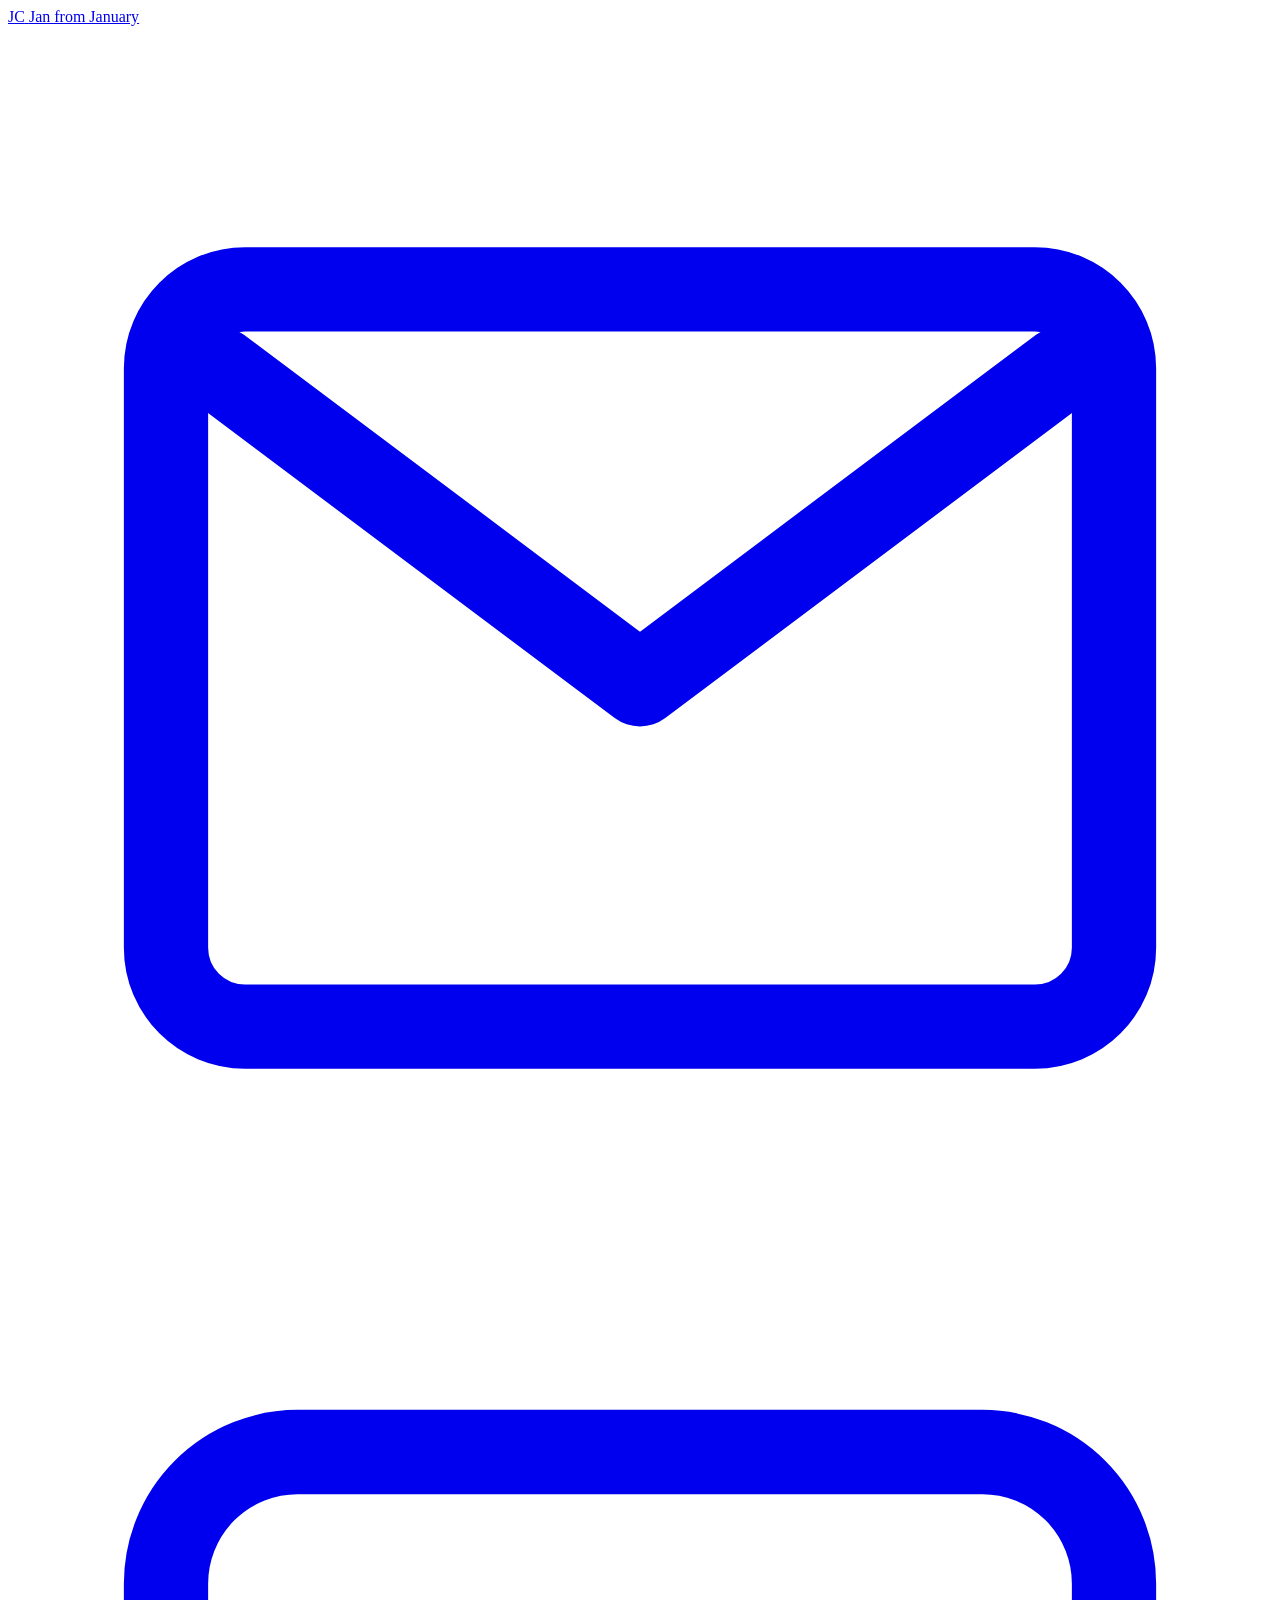
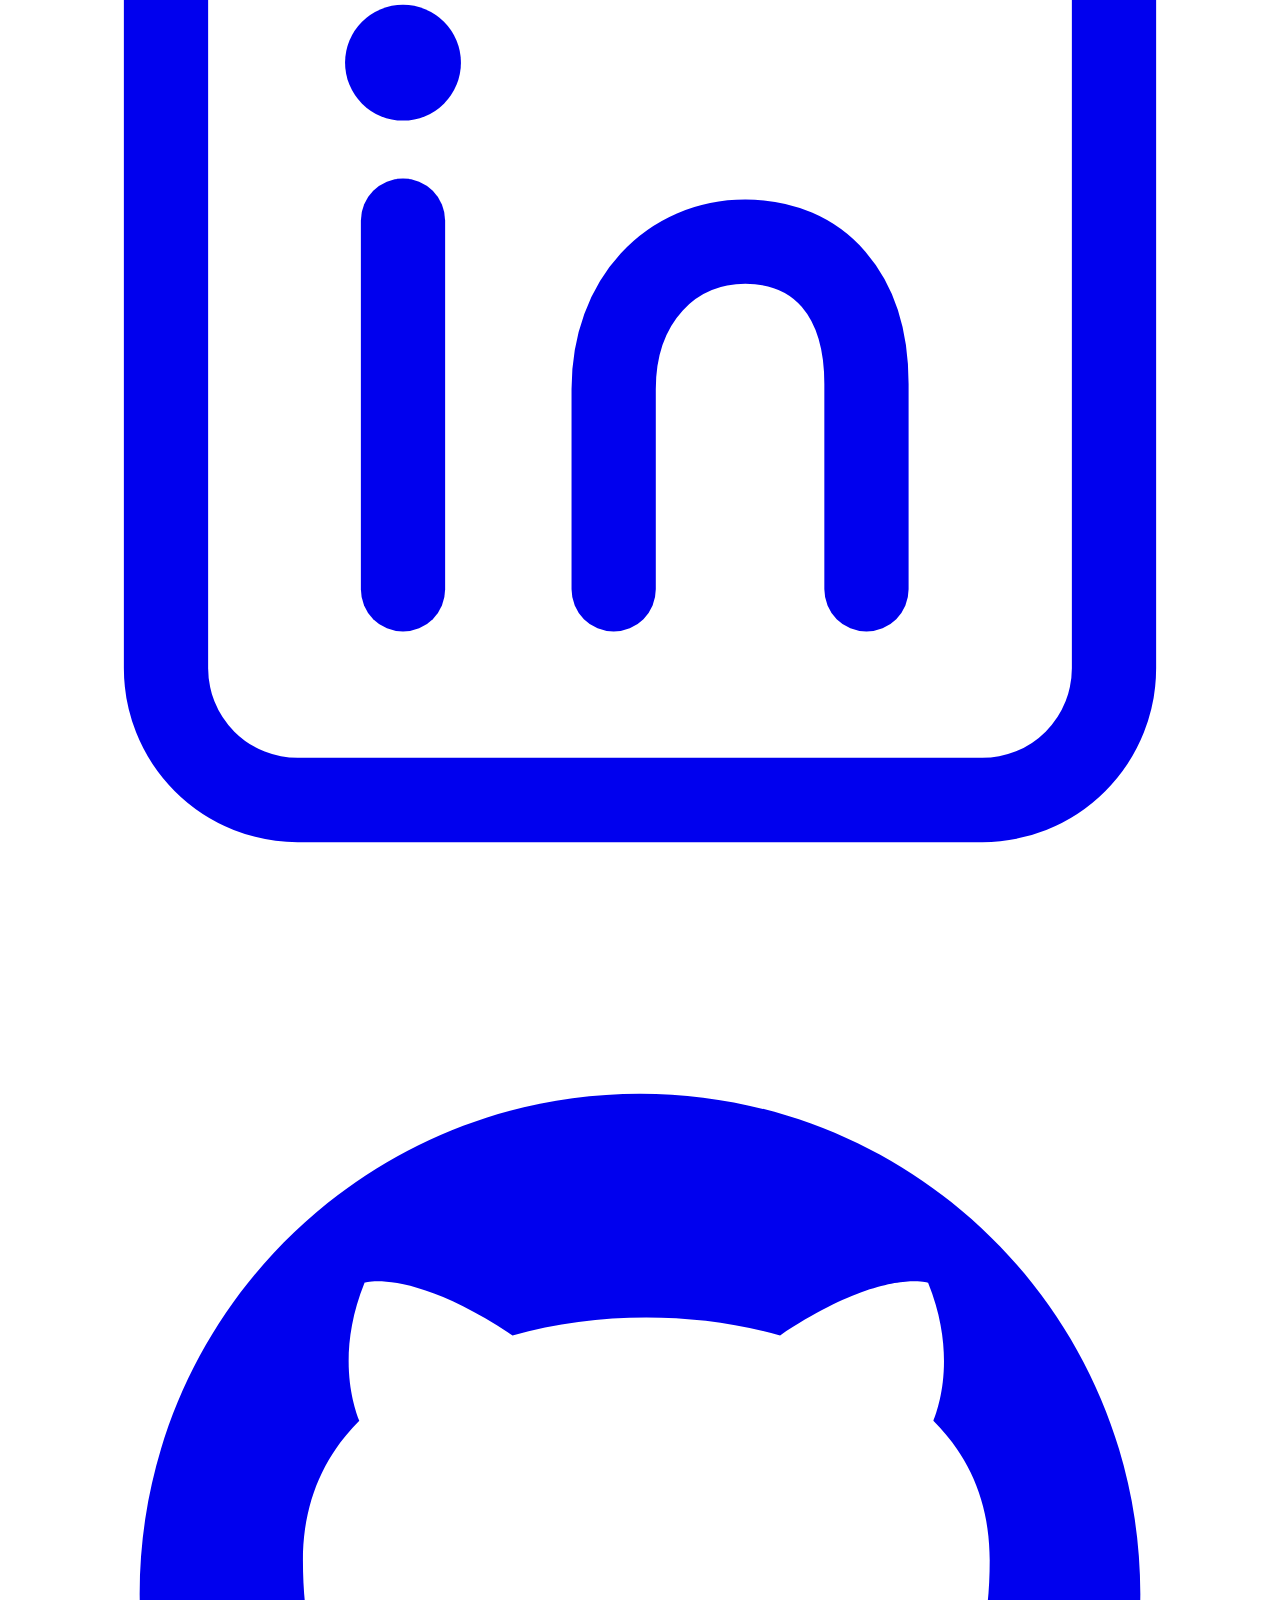
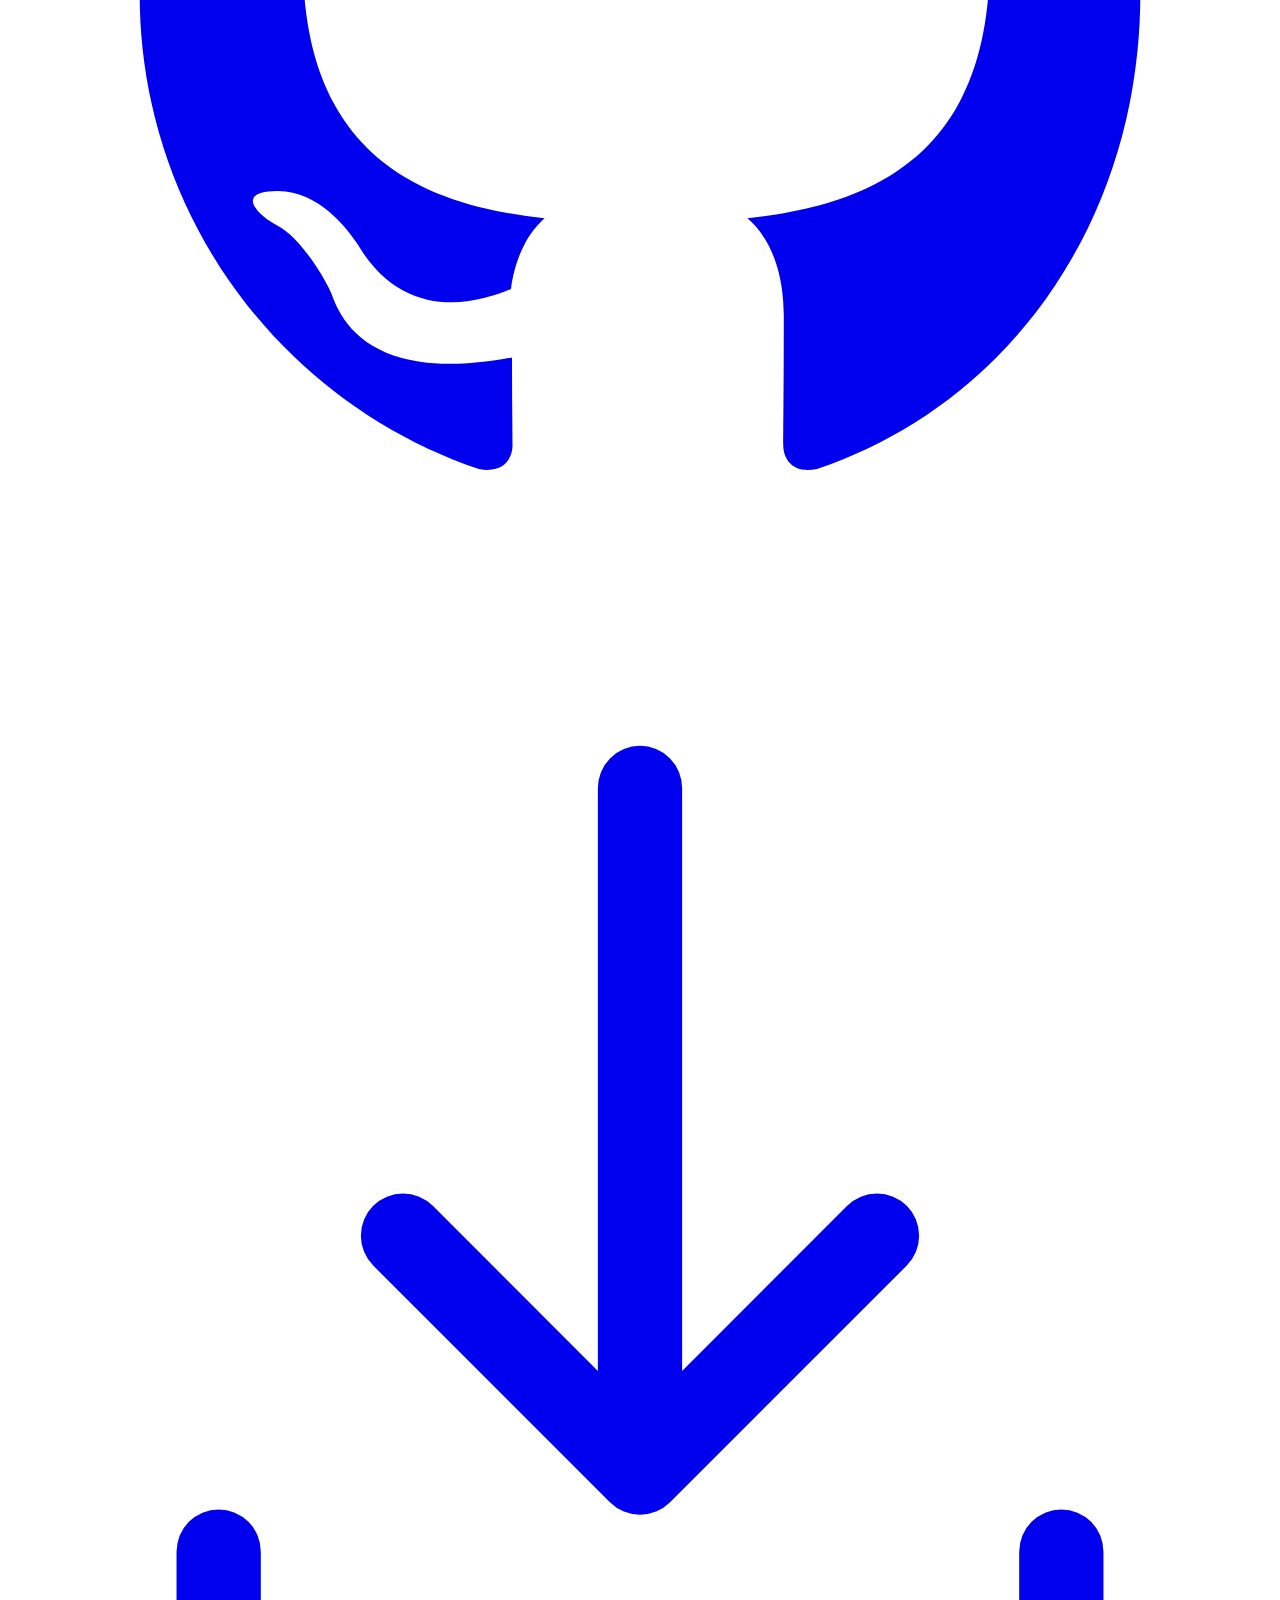
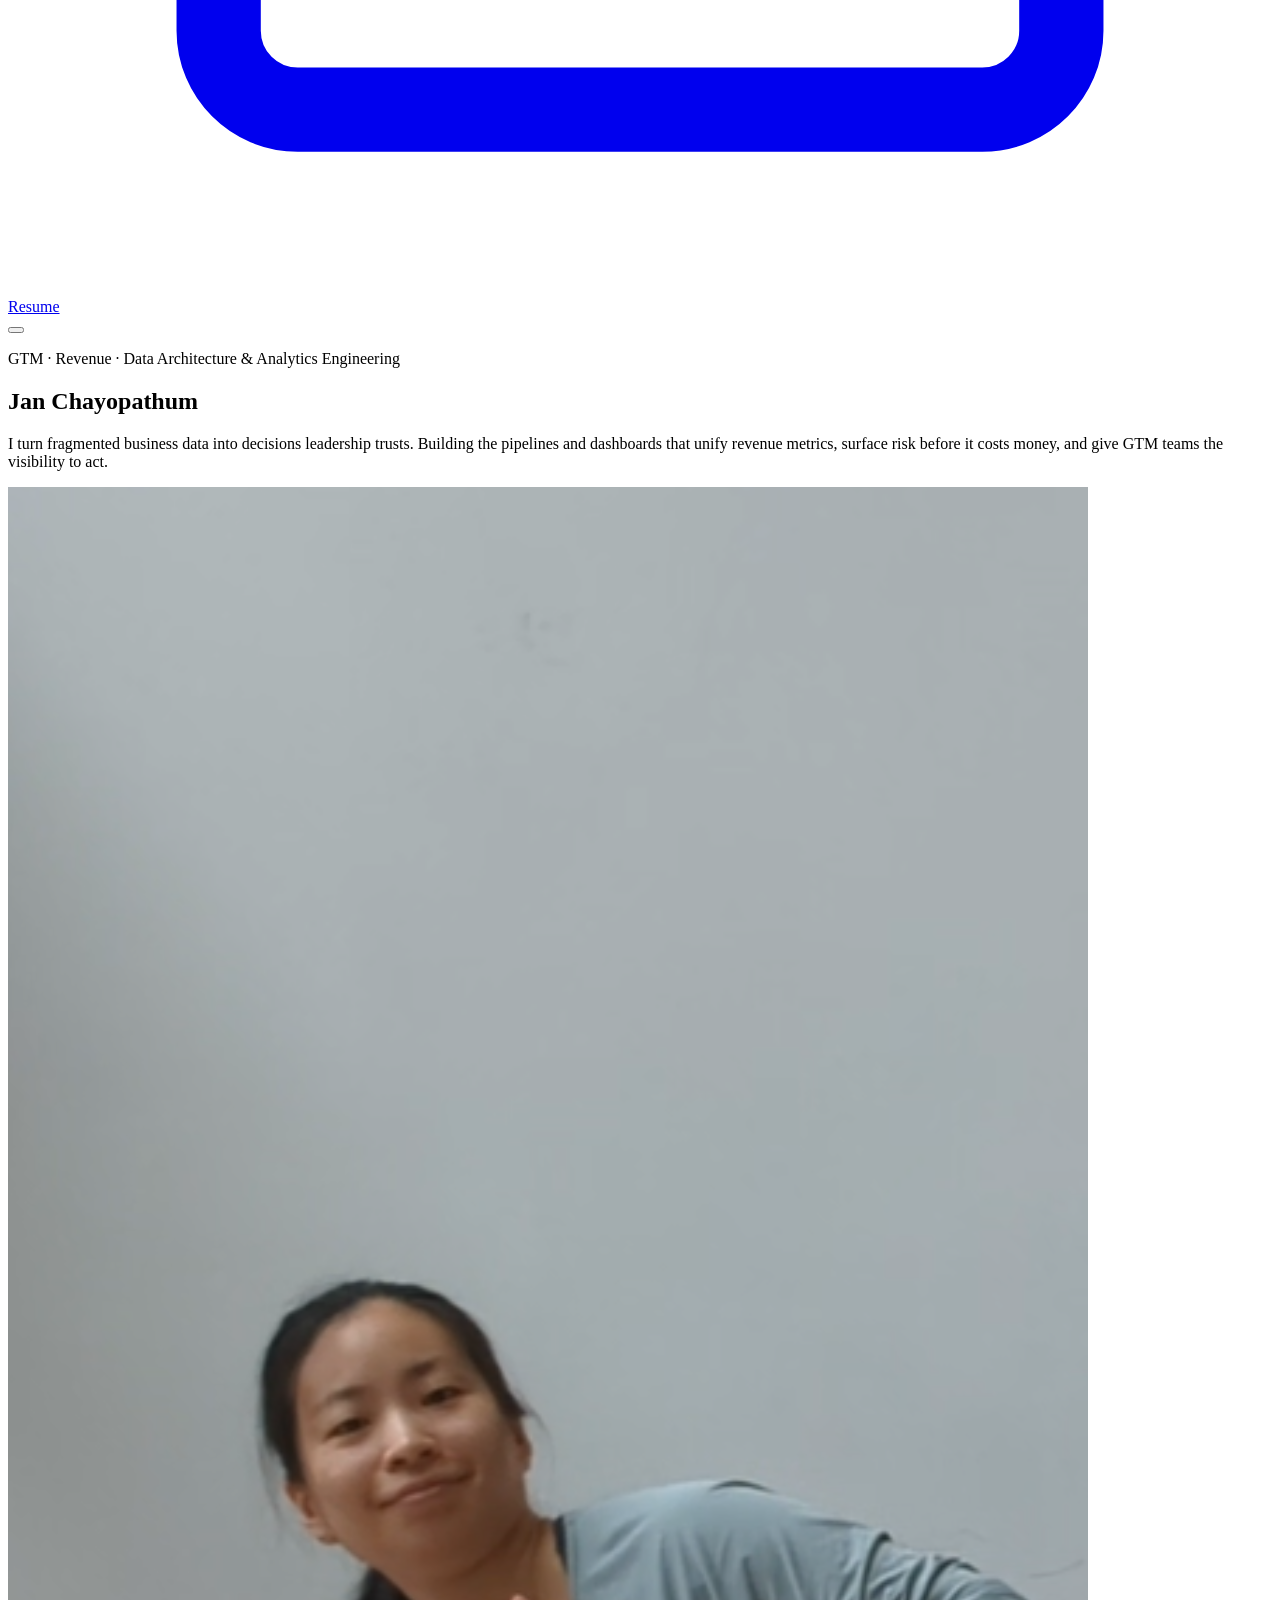
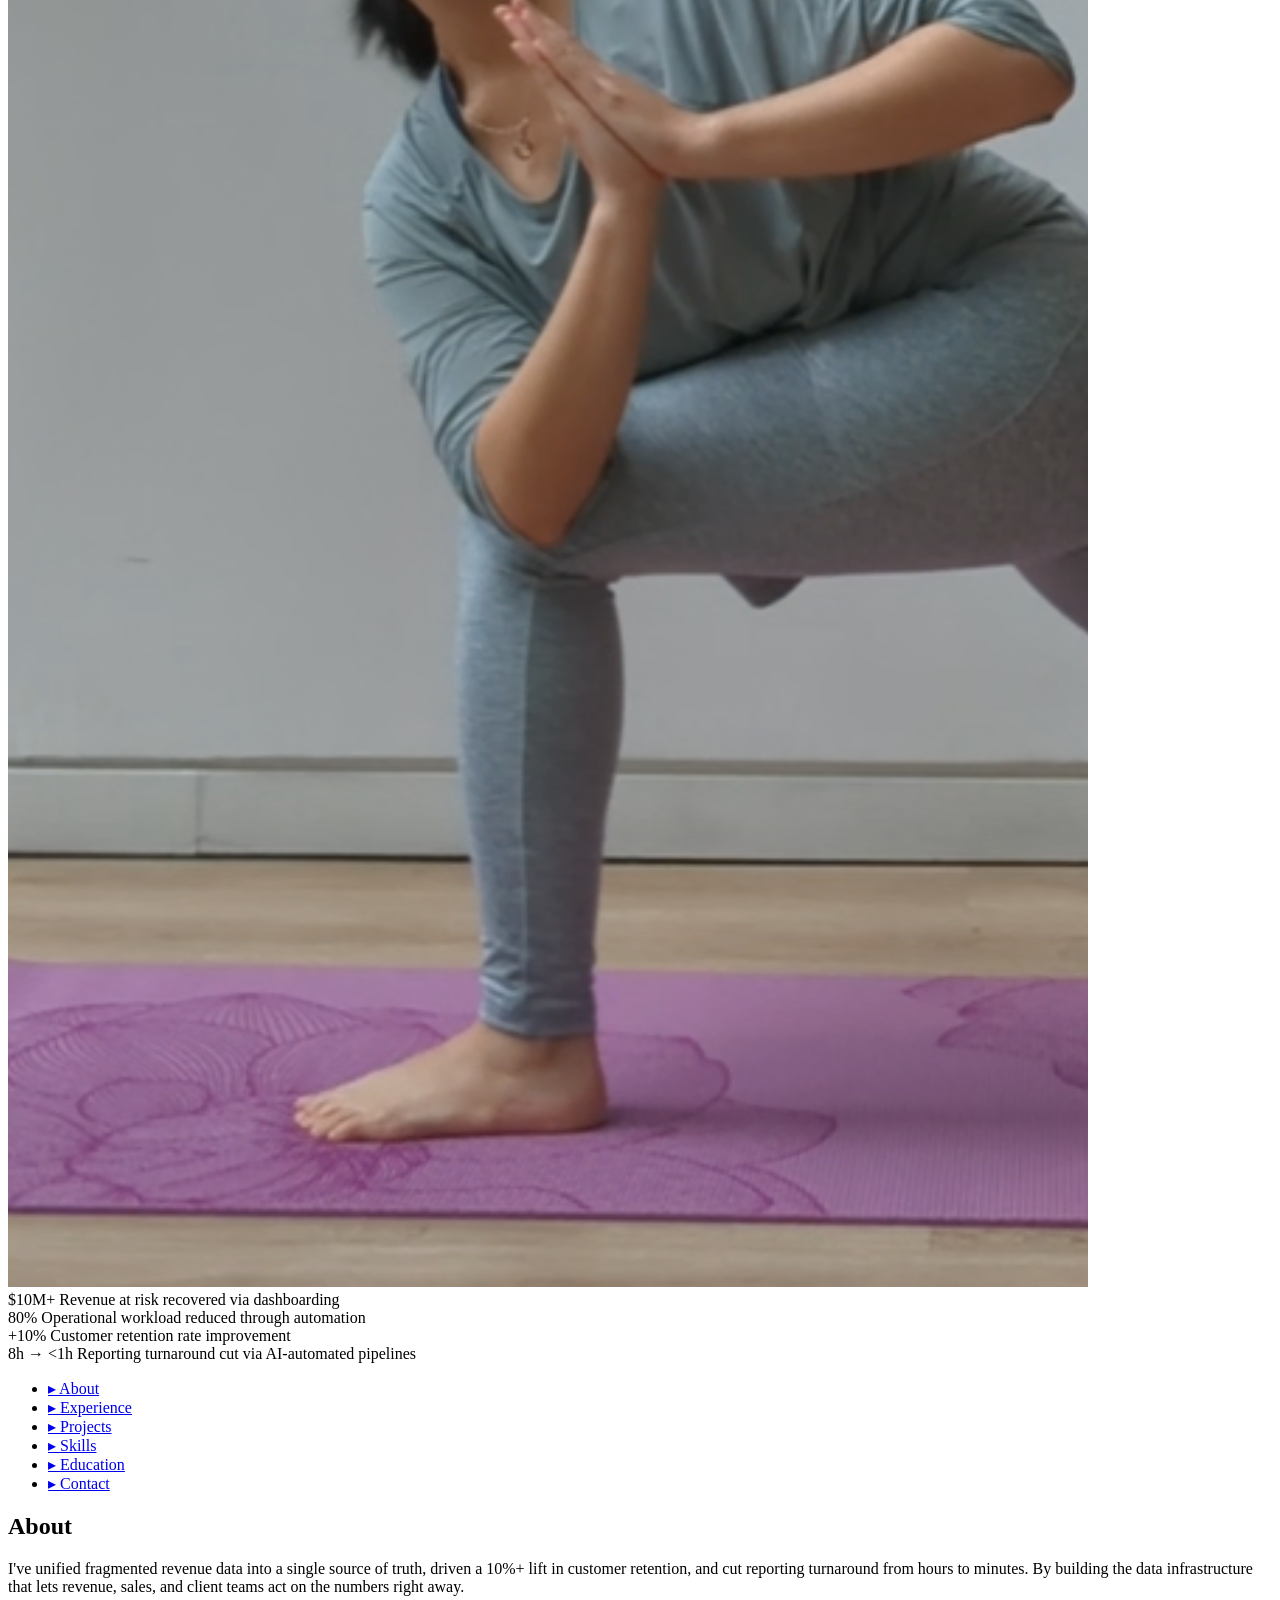
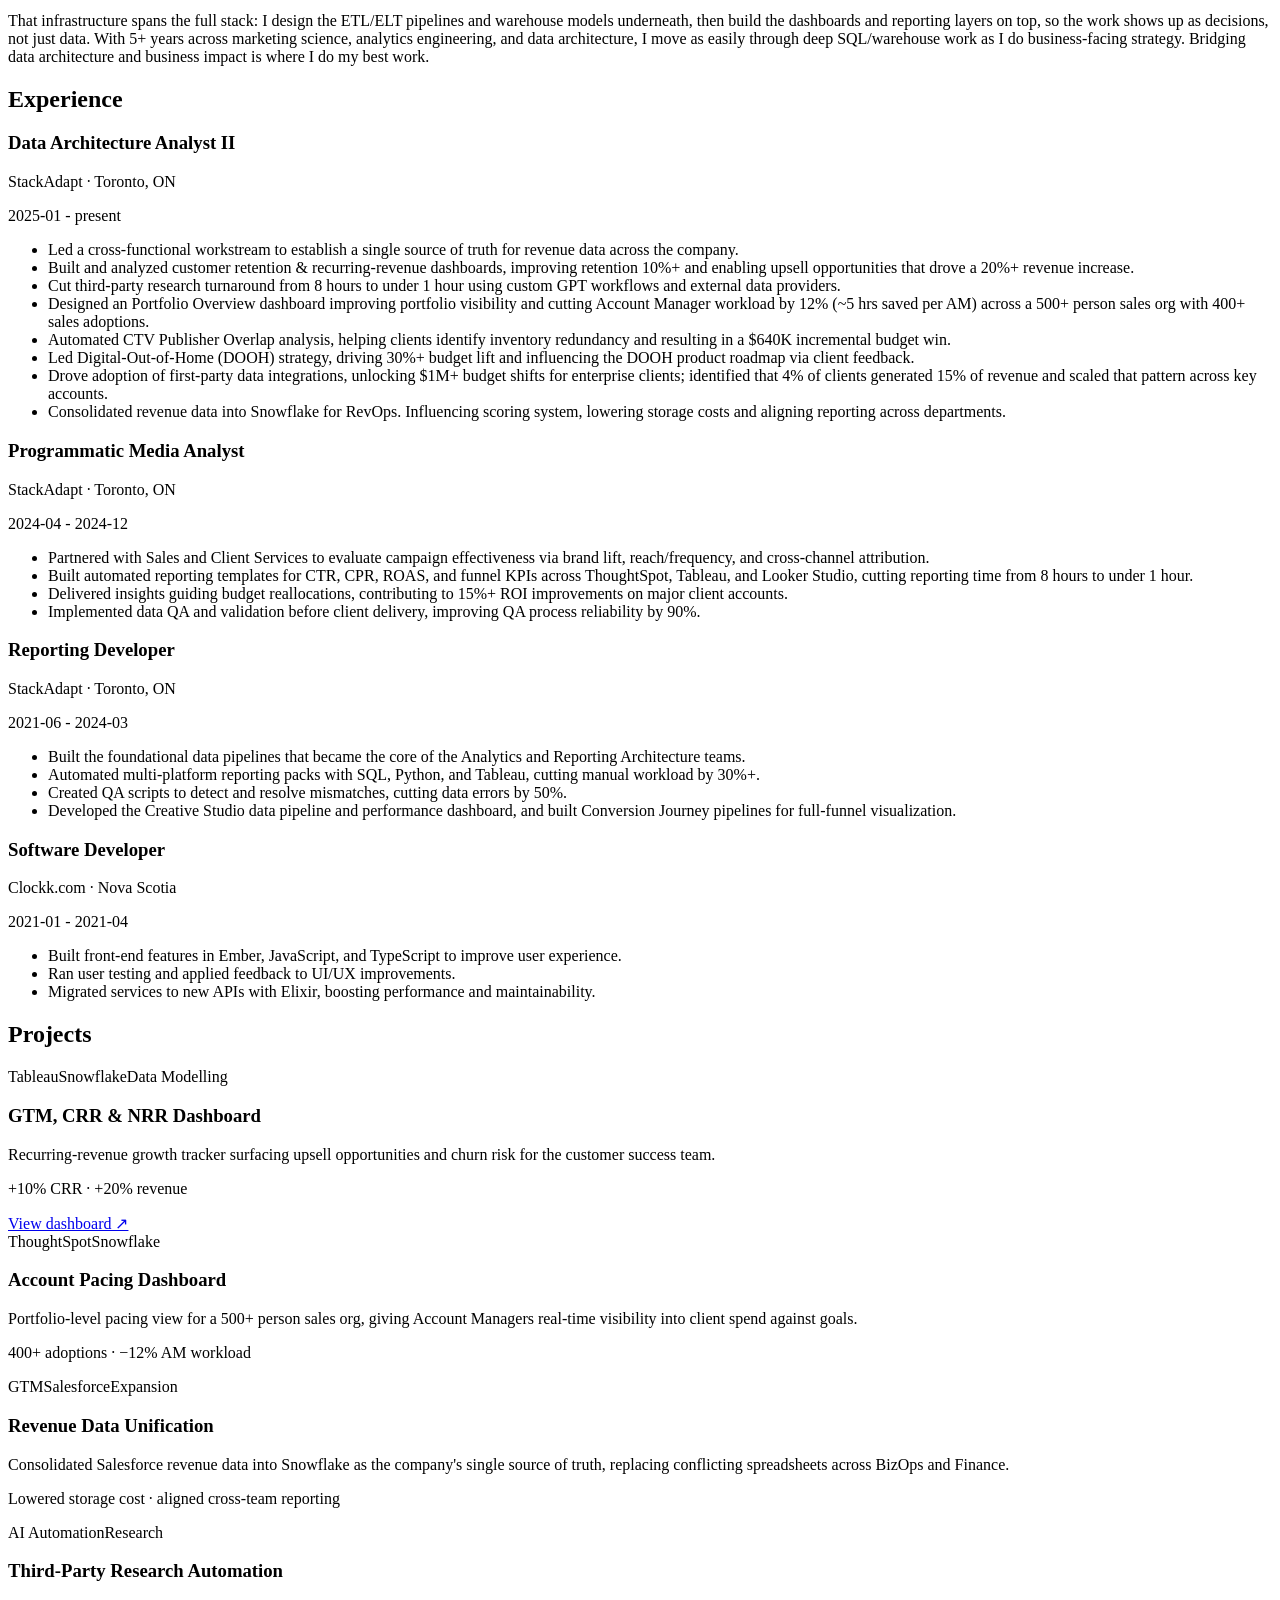
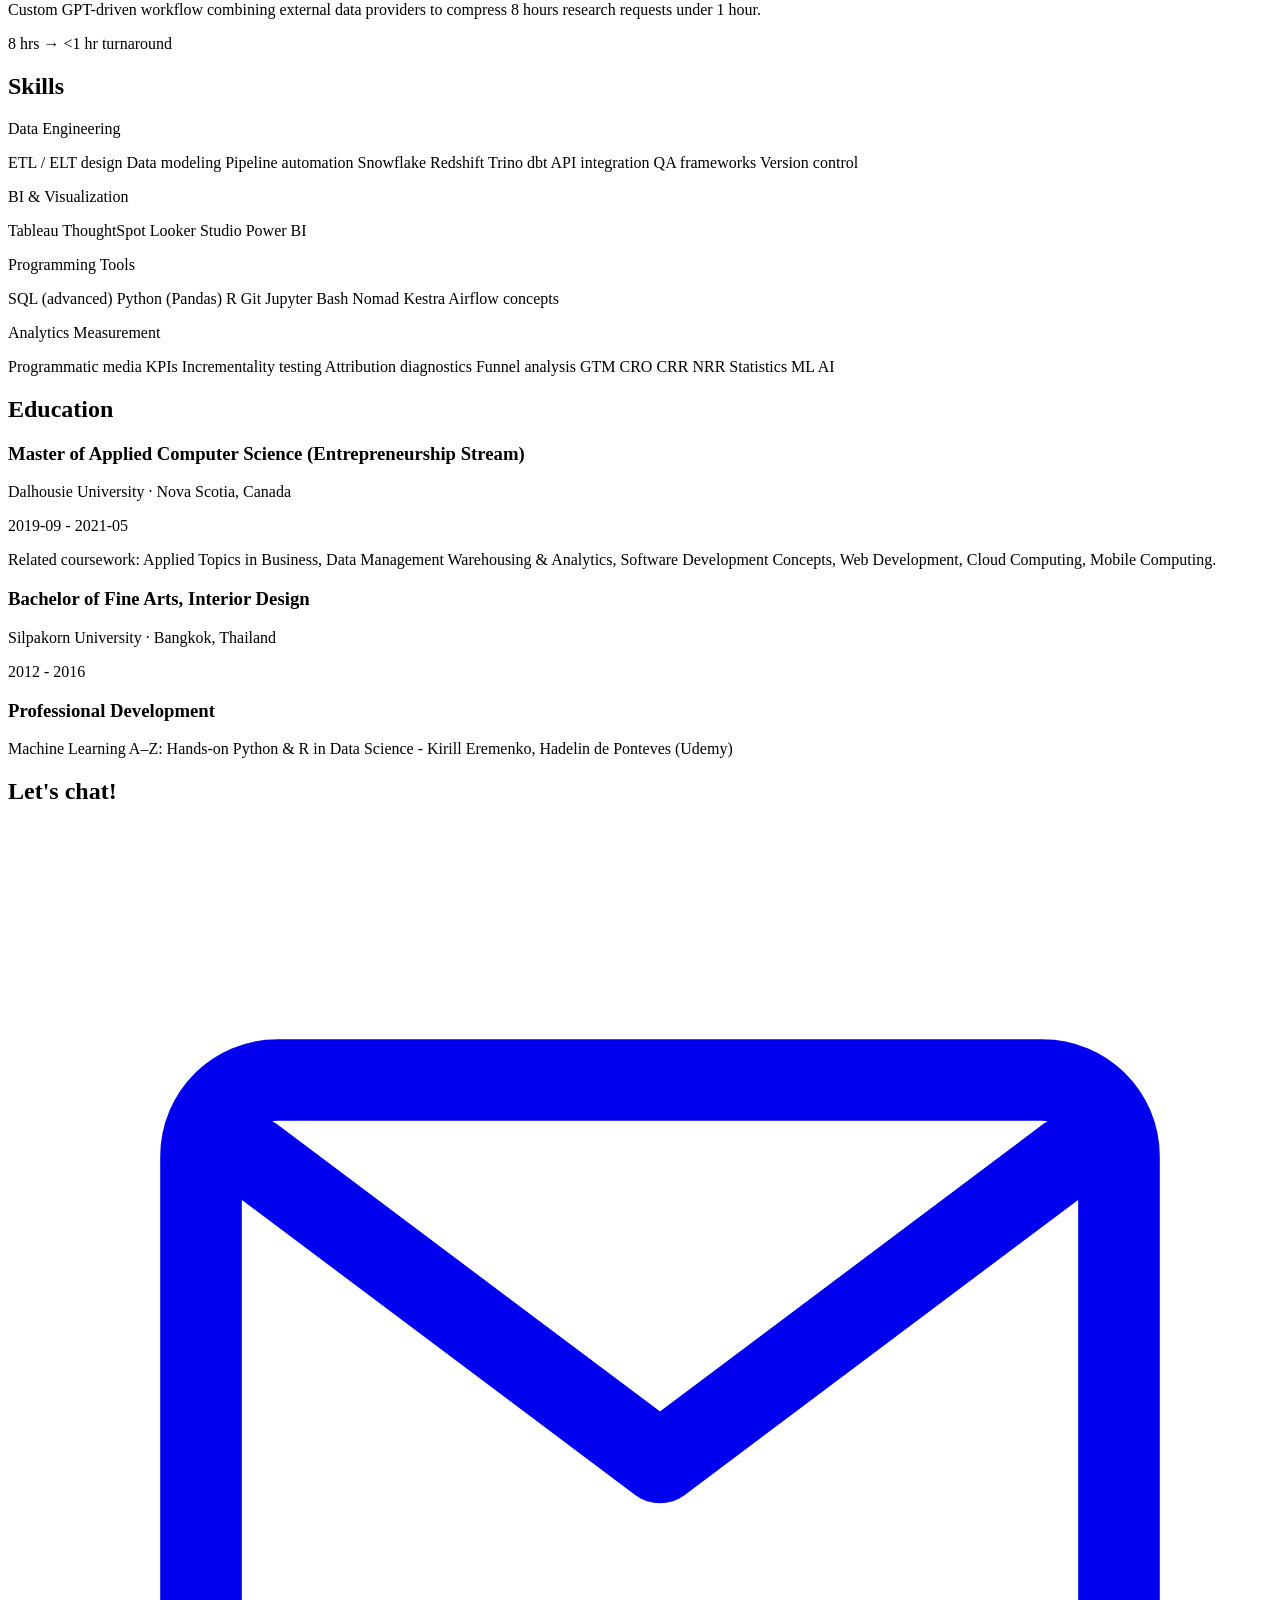
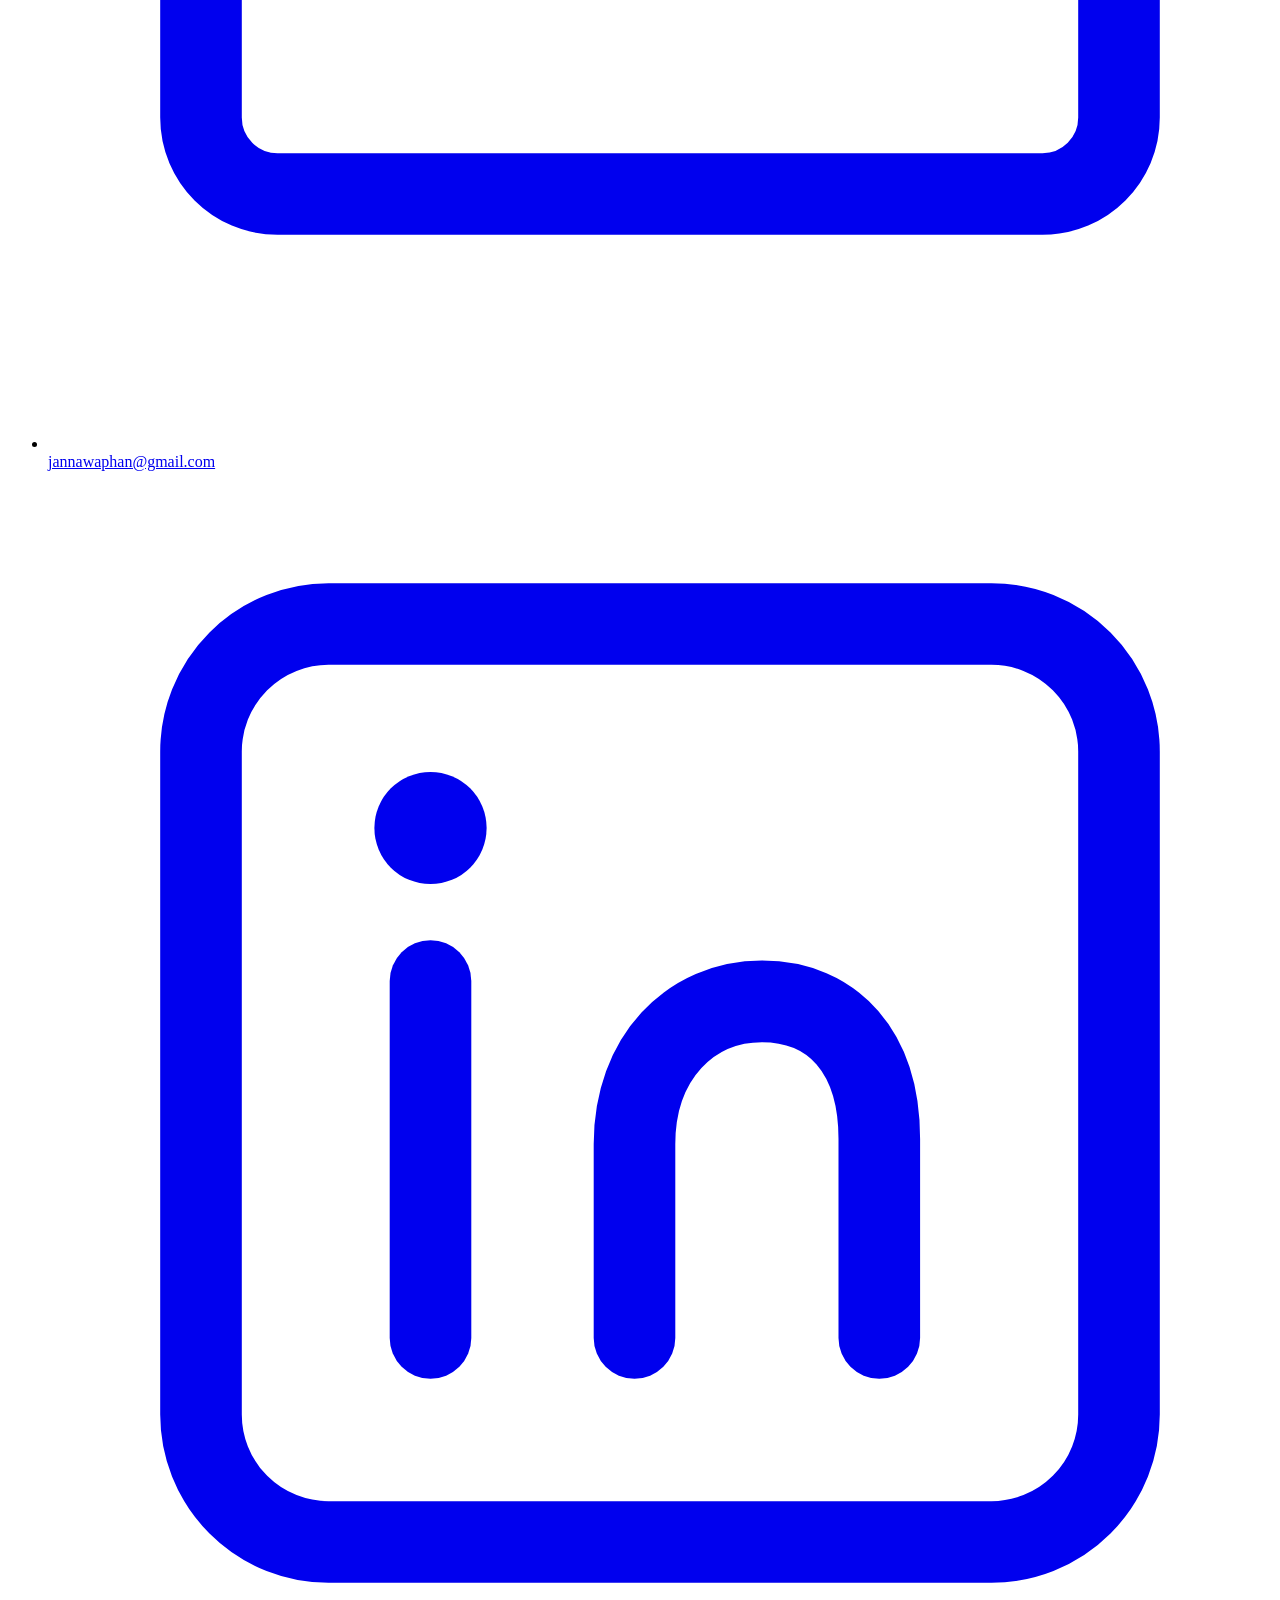
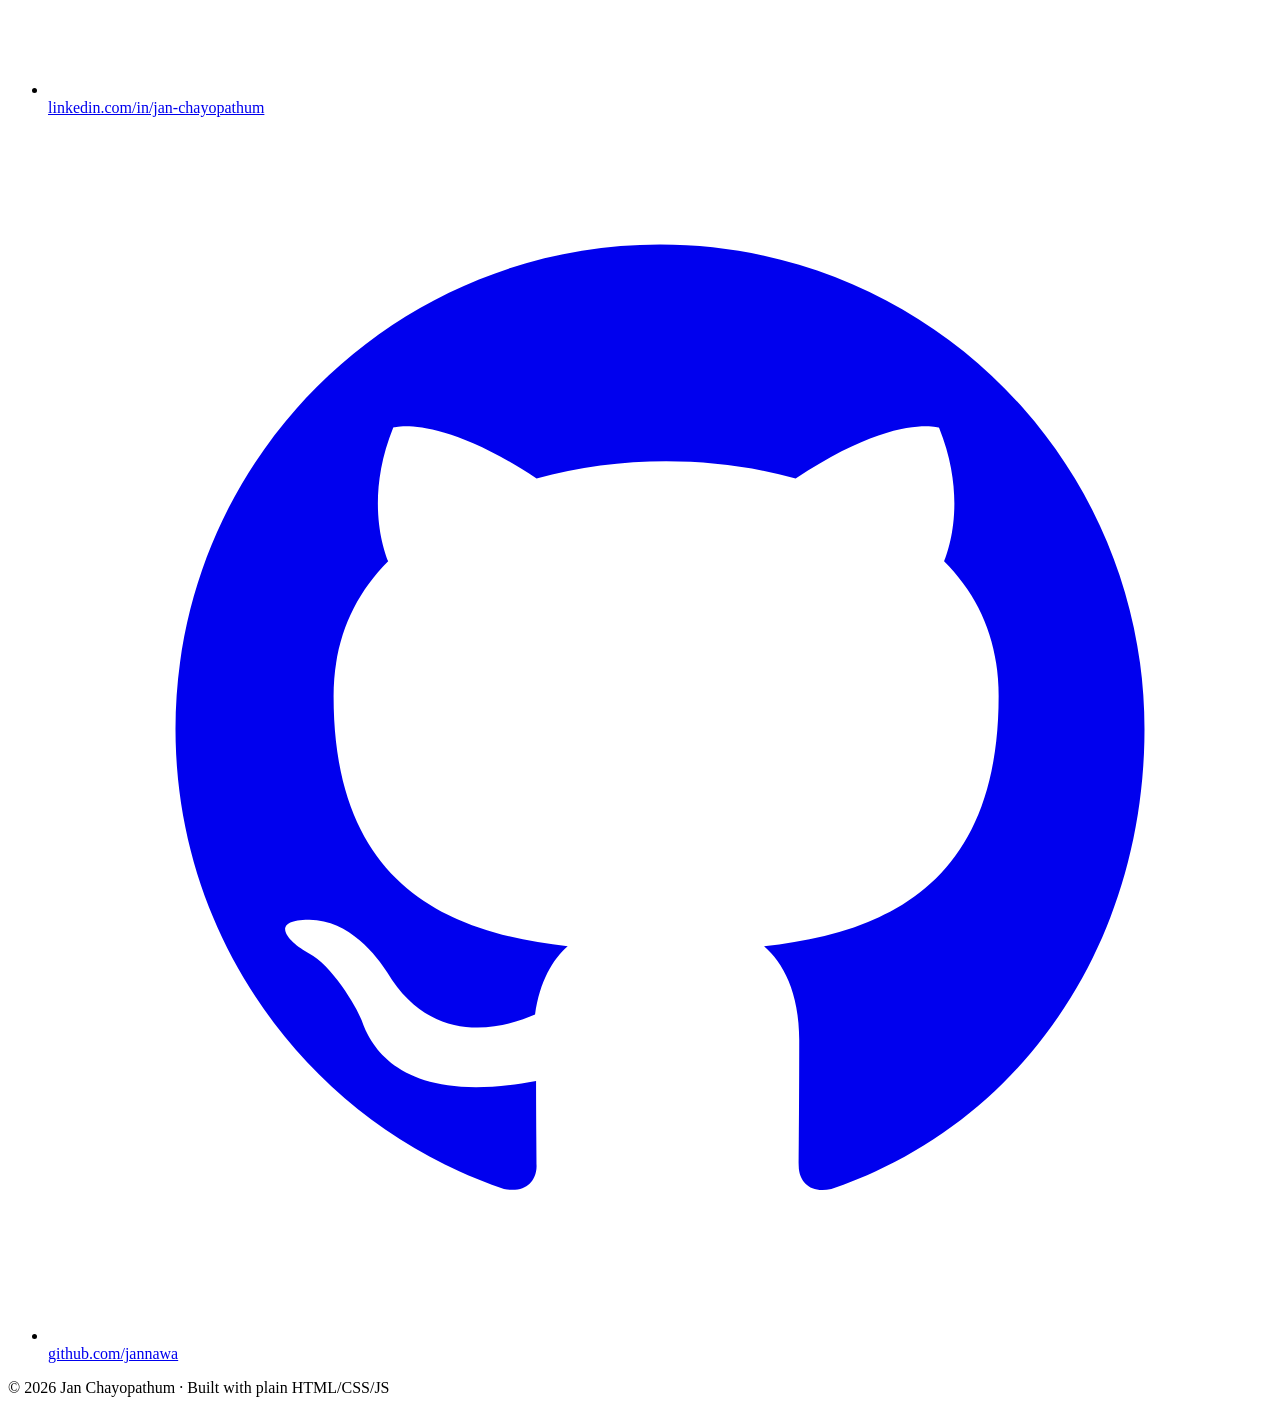
==== index.html @ c3fc7657 "Add index.html" ====
<!DOCTYPE html>
<html lang="en">
<head>
<meta charset="UTF-8">
<meta name="viewport" content="width=device-width, initial-scale=1.0">
<title>Jan Chayopathum - Data Architecture &amp; Analytics Engineering</title>
<meta name="description" content="Jan Chayopathum - Data professional specializing in revenue data architecture, analytics engineering, and GTM analytics. Portfolio of dashboards, pipelines, and reporting systems.">

<link rel="preconnect" href="https://fonts.googleapis.com">
<link rel="preconnect" href="https://fonts.gstatic.com" crossorigin>
<link href="https://fonts.googleapis.com/css2?family=Space+Grotesk:wght@400;500;600;700&family=Inter:wght@400;500;600;700&family=JetBrains+Mono:wght@400;500;600&display=swap" rel="stylesheet">
<link rel="stylesheet" href="style.css">
</head>

<body>

<!-- ============ TOP BAR ============ -->
<header class="topbar">
  <div class="topbar__inner">
    <a href="#top" class="brand">
      <span class="brand__mark">JC</span>
      <span class="brand__name">Jan from January</span>
    </a>
    <nav class="topbar__links" aria-label="Contact links">
      <a href="mailto:jannawaphan@gmail.com" title="Email" aria-label="Email" class="icon-link">
        <svg viewBox="0 0 24 24" fill="none" xmlns="http://www.w3.org/2000/svg"><path d="M3 6.5C3 5.67157 3.67157 5 4.5 5H19.5C20.3284 5 21 5.67157 21 6.5V17.5C21 18.3284 20.3284 19 19.5 19H4.5C3.67157 19 3 18.3284 3 17.5V6.5Z" stroke="currentColor" stroke-width="1.6" stroke-linejoin="round"/><path d="M4 6.5L12 12.5L20 6.5" stroke="currentColor" stroke-width="1.6" stroke-linecap="round" stroke-linejoin="round"/></svg>
      </a>
      <a href="https://linkedin.com/in/jan-chayopathum" target="_blank" rel="noopener" title="LinkedIn" aria-label="LinkedIn" class="icon-link">
        <svg viewBox="0 0 24 24" fill="none" xmlns="http://www.w3.org/2000/svg"><rect x="3" y="3" width="18" height="18" rx="2.5" stroke="currentColor" stroke-width="1.6"/><path d="M7.5 10V17" stroke="currentColor" stroke-width="1.6" stroke-linecap="round"/><circle cx="7.5" cy="7" r="1.1" fill="currentColor"/><path d="M11.5 17V13.2C11.5 11.5 12.6 10.4 14 10.4C15.4 10.4 16.3 11.4 16.3 13.1V17" stroke="currentColor" stroke-width="1.6" stroke-linecap="round" stroke-linejoin="round"/></svg>
      </a>
      <a href="https://github.com/jannawa" target="_blank" rel="noopener" title="GitHub" aria-label="GitHub" class="icon-link">
        <svg viewBox="0 0 24 24" fill="none" xmlns="http://www.w3.org/2000/svg"><path d="M12 2.5C6.75 2.5 2.5 6.75 2.5 12C2.5 16.19 5.19 19.75 8.94 21.02C9.41 21.11 9.58 20.82 9.58 20.57C9.58 20.35 9.57 19.65 9.57 18.9C7 19.39 6.35 18.29 6.15 17.71C6.04 17.42 5.55 16.62 5.12 16.4C4.77 16.22 4.27 15.75 5.11 15.74C5.9 15.73 6.46 16.47 6.65 16.77C7.55 18.28 8.98 17.85 9.55 17.6C9.64 16.95 9.9 16.51 10.19 16.26C7.95 16.01 5.6 15.15 5.6 11.36C5.6 10.28 5.98 9.4 6.67 8.71C6.57 8.46 6.22 7.45 6.77 6.09C6.77 6.09 7.66 5.81 9.58 7.09C10.39 6.86 11.26 6.75 12.12 6.75C12.98 6.75 13.85 6.86 14.66 7.09C16.58 5.8 17.47 6.09 17.47 6.09C18.02 7.45 17.67 8.46 17.57 8.71C18.26 9.4 18.64 10.27 18.64 11.36C18.64 15.16 16.28 16.01 14.04 16.26C14.41 16.57 14.73 17.17 14.73 18.1C14.73 19.43 14.72 20.25 14.72 20.57C14.72 20.82 14.89 21.12 15.36 21.02C19.11 19.75 21.5 16.19 21.5 12C21.5 6.75 17.25 2.5 12 2.5Z" fill="currentColor"/></svg>
      </a>
      <a href="resume.pdf" class="topbar__resume" target="_blank" rel="noopener" download>
        <svg viewBox="0 0 24 24" fill="none" xmlns="http://www.w3.org/2000/svg" class="resume__icon"><path d="M12 3V15" stroke="currentColor" stroke-width="1.6" stroke-linecap="round"/><path d="M7.5 11.5L12 16L16.5 11.5" stroke="currentColor" stroke-width="1.6" stroke-linecap="round" stroke-linejoin="round"/><path d="M4 17.5V19C4 19.8284 4.67157 20.5 5.5 20.5H18.5C19.3284 20.5 20 19.8284 20 19V17.5" stroke="currentColor" stroke-width="1.6" stroke-linecap="round"/></svg>
        Resume
      </a>
    </nav>
    <button class="navtoggle" id="navToggle" aria-label="Toggle navigation" aria-expanded="false">
      <span></span><span></span><span></span>
    </button>
  </div>
</header>

<!-- ============ HERO ============ -->
<section class="hero" id="top">
  <div class="hero__inner">
    <div class="hero__top">
      <div class="hero__intro">
        <p class="eyebrow mono">GTM · Revenue · Data Architecture &amp; Analytics Engineering</p>
        <h1 class="hero__name">Jan Chayopathum</h1>
        <p class="hero__summary">
            I turn fragmented business data into decisions leadership trusts. Building the pipelines and 
            dashboards that unify revenue metrics, surface risk before it costs money, and give GTM teams the visibility to act.
        </p>
      </div>
      <div class="hero__photo-wrap">
        <img src="[data-uri]" alt="Portrait of Jan Chayopathum" class="hero__photo">
      </div>
    </div>

    <div class="kpi-grid" role="list" aria-label="Career highlights">
      <div class="kpi" role="listitem">
        <span class="kpi__value mono">$10M+</span>
        <span class="kpi__label">Revenue at risk recovered via dashboarding</span>
      </div>
      <div class="kpi" role="listitem">
        <span class="kpi__value mono">80%</span>
        <span class="kpi__label">Operational workload reduced through automation</span>
      </div>
      <div class="kpi" role="listitem">
        <span class="kpi__value mono">+10%</span>
        <span class="kpi__label">Customer retention rate improvement</span>
      </div>
      <div class="kpi" role="listitem">
        <span class="kpi__value mono">8h → &lt;1h</span>
        <span class="kpi__label">Reporting turnaround cut via AI-automated pipelines</span>
      </div>
    </div>
  </div>
</section>

<!-- ============ MAIN: SCHEMA NAV + CONTENT ============ -->
<div class="layout">

  <!-- Signature sidebar: styled like a data-catalog / schema browser -->
  <aside class="schema" id="schema">
    <ul class="schema__list">
      <li><a href="#about" class="schema__link" data-target="about"><span class="schema__caret">▸</span> About </a></li>
      <li><a href="#experience" class="schema__link" data-target="experience"><span class="schema__caret">▸</span> Experience </a></li>
      <li><a href="#projects" class="schema__link" data-target="projects"><span class="schema__caret">▸</span> Projects </a></li>
      <li><a href="#skills" class="schema__link" data-target="skills"><span class="schema__caret">▸</span> Skills </a></li>
      <li><a href="#education" class="schema__link" data-target="education"><span class="schema__caret">▸</span> Education </a></li>
      <li><a href="#contact" class="schema__link" data-target="contact"><span class="schema__caret">▸</span> Contact </a></li>
    </ul>
  </aside>

  <main class="content">

    <!-- ============ ABOUT ============ -->
    <section class="block" id="about">
      <h2 class="block__title">About</h2>
      <p class="block__text">
          I've unified fragmented revenue data into a single source of truth, driven a 10%+ lift in customer retention, 
          and cut reporting turnaround from hours to minutes. By building the data infrastructure that lets revenue, sales, 
          and client teams act on the numbers right away.
      </p>
      <p class="block__text">
          That infrastructure spans the full stack: I design the ETL/ELT pipelines and warehouse models underneath, 
          then build the dashboards and reporting layers on top, so the work shows up as decisions, not just data. 
          With 5+ years across marketing science, analytics engineering, and data architecture, 
          I move as easily through deep SQL/warehouse work as I do business-facing strategy. 
          Bridging data architecture and business impact is where I do my best work.
      </p>
    </section>

    <!-- ============ EXPERIENCE ============ -->
    <section class="block" id="experience">
      <h2 class="block__title">Experience</h2>

      <article class="role">
        <div class="role__head">
          <div>
            <h3 class="role__title">Data Architecture Analyst II</h3>
            <p class="role__company">StackAdapt · Toronto, ON</p>
          </div>
          <p class="role__dates mono">2025-01 - present</p>
        </div>
        <ul class="role__bullets">
          <li>Led a cross-functional workstream to establish a single source of truth for revenue data across the company.</li>
          <li>Built and analyzed customer retention &amp; recurring-revenue dashboards, improving retention 10%+ and enabling upsell opportunities that drove a 20%+ revenue increase.</li>
          <li>Cut third-party research turnaround from 8 hours to under 1 hour using custom GPT workflows and external data providers.</li>
          <li>Designed an Portfolio Overview dashboard improving portfolio visibility and cutting Account Manager workload by 12% (~5 hrs saved per AM) across a 500+ person sales org with 400+ sales adoptions.</li>
          <li>Automated CTV Publisher Overlap analysis, helping clients identify inventory redundancy and resulting in a $640K incremental budget win.</li>
          <li>Led Digital-Out-of-Home (DOOH) strategy, driving 30%+ budget lift and influencing the DOOH product roadmap via client feedback.</li>
          <li>Drove adoption of first-party data integrations, unlocking $1M+ budget shifts for enterprise clients; identified that 4% of clients generated 15% of revenue and scaled that pattern across key accounts.</li>
          <li>Consolidated revenue data into Snowflake for RevOps. Influencing scoring system, lowering storage costs and aligning reporting across departments.</li>
        </ul>
      </article>

      <article class="role">
        <div class="role__head">
          <div>
            <h3 class="role__title">Programmatic Media Analyst</h3>
            <p class="role__company">StackAdapt · Toronto, ON</p>
          </div>
          <p class="role__dates mono">2024-04 - 2024-12</p>
        </div>
        <ul class="role__bullets">
          <li>Partnered with Sales and Client Services to evaluate campaign effectiveness via brand lift, reach/frequency, and cross-channel attribution.</li>
          <li>Built automated reporting templates for CTR, CPR, ROAS, and funnel KPIs across ThoughtSpot, Tableau, and Looker Studio, cutting reporting time from 8 hours to under 1 hour.</li>
          <li>Delivered insights guiding budget reallocations, contributing to 15%+ ROI improvements on major client accounts.</li>
          <li>Implemented data QA and validation before client delivery, improving QA process reliability by 90%.</li>
        </ul>
      </article>

      <article class="role">
        <div class="role__head">
          <div>
            <h3 class="role__title">Reporting Developer</h3>
            <p class="role__company">StackAdapt · Toronto, ON</p>
          </div>
          <p class="role__dates mono">2021-06 - 2024-03</p>
        </div>
        <ul class="role__bullets">
          <li>Built the foundational data pipelines that became the core of the Analytics and Reporting Architecture teams.</li>
          <li>Automated multi-platform reporting packs with SQL, Python, and Tableau, cutting manual workload by 30%+.</li>
          <li>Created QA scripts to detect and resolve mismatches, cutting data errors by 50%.</li>
          <li>Developed the Creative Studio data pipeline and performance dashboard, and built Conversion Journey pipelines for full-funnel visualization.</li>
        </ul>
      </article>

      <article class="role">
        <div class="role__head">
          <div>
            <h3 class="role__title">Software Developer</h3>
            <p class="role__company">Clockk.com · Nova Scotia</p>
          </div>
          <p class="role__dates mono">2021-01 - 2021-04</p>
        </div>
        <ul class="role__bullets">
          <li>Built front-end features in Ember, JavaScript, and TypeScript to improve user experience.</li>
          <li>Ran user testing and applied feedback to UI/UX improvements.</li>
          <li>Migrated services to new APIs with Elixir, boosting performance and maintainability.</li>
        </ul>
      </article>
    </section>

    <!-- ============ PROJECTS ============ -->
    <section class="block" id="projects">
      <h2 class="block__title">Projects</h2>

      <div class="project-grid">

        <article class="project">
          <div class="project__tags">
            <span class="tag mono">Tableau</span><span class="tag mono">Snowflake</span><span class="tag mono">Data Modelling</span>
          </div>
          <h3 class="project__title">GTM, CRR &amp; NRR Dashboard</h3>
          <p class="project__desc">
            Recurring-revenue growth tracker surfacing upsell opportunities and churn risk
            for the customer success team.
          </p>
          <p class="project__impact mono">+10% CRR · +20% revenue</p>
          <!-- TODO: swap href="#" for your live Tableau Public link -->
          <a href="#" class="project__link">View dashboard ↗</a>
        </article>

        <article class="project">
          <div class="project__tags">
            <span class="tag mono">ThoughtSpot</span><span class="tag mono">Snowflake</span>
          </div>
          <h3 class="project__title">Account Pacing Dashboard</h3>
          <p class="project__desc">
            Portfolio-level pacing view for a 500+ person sales org, giving Account Managers
            real-time visibility into client spend against goals.
          </p>
          <p class="project__impact mono">400+ adoptions · −12% AM workload</p>
          <!-- TODO: swap href="#" for your live ThoughtSpot Liveboard link -->
          <!-- <a href="#" class="project__link">View dashboard ↗</a> -->
        </article>

        <article class="project">
          <div class="project__tags">
            <span class="tag mono">GTM</span><span class="tag mono">Salesforce</span><span class="tag mono">Expansion</span>
          </div>
          <h3 class="project__title">Revenue Data Unification</h3>
          <p class="project__desc">
            Consolidated Salesforce revenue data into Snowflake as the company's single
            source of truth, replacing conflicting spreadsheets across BizOps and Finance.
          </p>
          <p class="project__impact mono">Lowered storage cost · aligned cross-team reporting</p>
          <!-- TODO: swap href="#" for a case-study writeup or repo link -->
          <!-- <a href="#" class="project__link">Case study ↗</a> -->
        </article>

        <article class="project">
          <div class="project__tags">
            <span class="tag mono">AI Automation</span><span class="tag mono">Research</span>
          </div>
          <h3 class="project__title">Third-Party Research Automation</h3>
          <p class="project__desc">
            Custom GPT-driven workflow combining external data providers to compress
            8 hours research requests under 1 hour.
          </p>
          <p class="project__impact mono">8 hrs → &lt;1 hr turnaround</p>
          <!-- TODO: swap href="#" for demo / repo link -->
          <!-- <a href="#" class="project__link">View project ↗</a> -->
        </article>

      </div>
    </section>

    <!-- ============ SKILLS ============ -->
    <section class="block" id="skills">
      <h2 class="block__title">Skills</h2>

      <div class="skill-groups">
        <div class="skill-group">
          <p class="skill-group__label">Data Engineering</p>
          <div class="pill-row">
            <span class="pill">ETL / ELT design</span>
            <span class="pill">Data modeling</span>
            <span class="pill">Pipeline automation</span>
            <span class="pill">Snowflake</span>
            <span class="pill">Redshift</span>
            <span class="pill">Trino</span>
            <span class="pill">dbt</span>
            <span class="pill">API integration</span>
            <span class="pill">QA frameworks</span>
            <span class="pill">Version control</span>
          </div>
        </div>

        <div class="skill-group">
          <p class="skill-group__label">BI & Visualization</p>
          <div class="pill-row">
            <span class="pill">Tableau</span>
            <span class="pill">ThoughtSpot</span>
            <span class="pill">Looker Studio</span>
            <span class="pill">Power BI</span>
          </div>
        </div>

        <div class="skill-group">
          <p class="skill-group__label">Programming Tools</p>
          <div class="pill-row">
            <span class="pill">SQL (advanced)</span>
            <span class="pill">Python (Pandas)</span>
            <span class="pill">R</span>
            <span class="pill">Git</span>
            <span class="pill">Jupyter</span>
            <span class="pill">Bash</span>
            <span class="pill">Nomad</span>
            <span class="pill">Kestra</span>
            <span class="pill">Airflow concepts</span>
          </div>
        </div>

        <div class="skill-group">
          <p class="skill-group__label">Analytics Measurement</p>
          <div class="pill-row">
            <span class="pill">Programmatic media KPIs</span>
            <span class="pill">Incrementality testing</span>
            <span class="pill">Attribution diagnostics</span>
            <span class="pill">Funnel analysis</span>
            <span class="pill">GTM</span>
            <span class="pill">CRO</span>
            <span class="pill">CRR</span>
            <span class="pill">NRR</span>
            <span class="pill">Statistics</span>
            <span class="pill">ML</span>
            <span class="pill">AI</span>
          </div>
        </div>
      </div>
    </section>

    <!-- ============ EDUCATION ============ -->
    <section class="block" id="education">
      <h2 class="block__title">Education</h2>

      <article class="edu">
        <div class="edu__head">
          <div>
            <h3 class="edu__title">Master of Applied Computer Science <span class="edu__note">(Entrepreneurship Stream)</span></h3>
            <p class="edu__school">Dalhousie University · Nova Scotia, Canada</p>
          </div>
          <p class="edu__dates mono">2019-09 - 2021-05</p>
        </div>
        <p class="edu__detail">
          Related coursework: Applied Topics in Business, Data Management Warehousing &amp;
          Analytics, Software Development Concepts, Web Development, Cloud Computing,
          Mobile Computing.
        </p>
      </article>

      <article class="edu">
        <div class="edu__head">
          <div>
            <h3 class="edu__title">Bachelor of Fine Arts, Interior Design</h3>
            <p class="edu__school">Silpakorn University · Bangkok, Thailand</p>
          </div>
          <p class="edu__dates mono">2012 - 2016</p>
        </div>
      </article>

      <article class="edu">
        <div class="edu__head">
          <div>
            <h3 class="edu__title">Professional Development</h3>
            <p class="edu__school">Machine Learning A–Z: Hands-on Python &amp; R in Data Science - Kirill Eremenko, Hadelin de Ponteves (Udemy)</p>
          </div>
        </div>
      </article>

    </section>

  </main>
</div>

<!-- ============ CONTACT / FOOTER ============ -->
<footer class="contact" id="contact">
  <div class="contact__inner">
    <h2 class="contact__title">Let's chat!</h2>
    <ul class="contact__links">
      <li>
        <a href="mailto:jannawaphan@gmail.com" class="contact__link">
          <svg viewBox="0 0 24 24" fill="none" xmlns="http://www.w3.org/2000/svg" class="contact__icon"><path d="M3 6.5C3 5.67157 3.67157 5 4.5 5H19.5C20.3284 5 21 5.67157 21 6.5V17.5C21 18.3284 20.3284 19 19.5 19H4.5C3.67157 19 3 18.3284 3 17.5V6.5Z" stroke="currentColor" stroke-width="1.6" stroke-linejoin="round"/><path d="M4 6.5L12 12.5L20 6.5" stroke="currentColor" stroke-width="1.6" stroke-linecap="round" stroke-linejoin="round"/></svg>
          jannawaphan@gmail.com
        </a>
      </li>
      <li>
        <a href="https://linkedin.com/in/jan-chayopathum" target="_blank" rel="noopener" class="contact__link">
          <svg viewBox="0 0 24 24" fill="none" xmlns="http://www.w3.org/2000/svg" class="contact__icon"><rect x="3" y="3" width="18" height="18" rx="2.5" stroke="currentColor" stroke-width="1.6"/><path d="M7.5 10V17" stroke="currentColor" stroke-width="1.6" stroke-linecap="round"/><circle cx="7.5" cy="7" r="1.1" fill="currentColor"/><path d="M11.5 17V13.2C11.5 11.5 12.6 10.4 14 10.4C15.4 10.4 16.3 11.4 16.3 13.1V17" stroke="currentColor" stroke-width="1.6" stroke-linecap="round" stroke-linejoin="round"/></svg>
          linkedin.com/in/jan-chayopathum
        </a>
      </li>
      <li>
        <a href="https://github.com/jannawa" target="_blank" rel="noopener" class="contact__link">
          <svg viewBox="0 0 24 24" fill="none" xmlns="http://www.w3.org/2000/svg" class="contact__icon"><path d="M12 2.5C6.75 2.5 2.5 6.75 2.5 12C2.5 16.19 5.19 19.75 8.94 21.02C9.41 21.11 9.58 20.82 9.58 20.57C9.58 20.35 9.57 19.65 9.57 18.9C7 19.39 6.35 18.29 6.15 17.71C6.04 17.42 5.55 16.62 5.12 16.4C4.77 16.22 4.27 15.75 5.11 15.74C5.9 15.73 6.46 16.47 6.65 16.77C7.55 18.28 8.98 17.85 9.55 17.6C9.64 16.95 9.9 16.51 10.19 16.26C7.95 16.01 5.6 15.15 5.6 11.36C5.6 10.28 5.98 9.4 6.67 8.71C6.57 8.46 6.22 7.45 6.77 6.09C6.77 6.09 7.66 5.81 9.58 7.09C10.39 6.86 11.26 6.75 12.12 6.75C12.98 6.75 13.85 6.86 14.66 7.09C16.58 5.8 17.47 6.09 17.47 6.09C18.02 7.45 17.67 8.46 17.57 8.71C18.26 9.4 18.64 10.27 18.64 11.36C18.64 15.16 16.28 16.01 14.04 16.26C14.41 16.57 14.73 17.17 14.73 18.1C14.73 19.43 14.72 20.25 14.72 20.57C14.72 20.82 14.89 21.12 15.36 21.02C19.11 19.75 21.5 16.19 21.5 12C21.5 6.75 17.25 2.5 12 2.5Z" fill="currentColor"/></svg>
          github.com/jannawa
        </a>
      </li>
    </ul>
    <p class="contact__footnote mono">© 2026 Jan Chayopathum · Built with plain HTML/CSS/JS</p>
  </div>
</footer>

<script>
// Mobile nav toggle
const navToggle = document.getElementById('navToggle');
const topbar = document.querySelector('.topbar');

if (navToggle) {
  navToggle.addEventListener('click', () => {
    const isOpen = topbar.classList.toggle('is-open');
    navToggle.setAttribute('aria-expanded', String(isOpen));
  });

  // Close mobile menu after tapping a link
  document.querySelectorAll('.topbar__links a').forEach(link => {
    link.addEventListener('click', () => {
      topbar.classList.remove('is-open');
      navToggle.setAttribute('aria-expanded', 'false');
    });
  });
}

// Highlight active section in the schema sidebar while scrolling
const sections = document.querySelectorAll('.block, .contact');
const schemaLinks = document.querySelectorAll('.schema__link');

const setActive = (id) => {
  schemaLinks.forEach(link => {
    link.classList.toggle('is-active', link.dataset.target === id);
  });
};

if ('IntersectionObserver' in window && sections.length) {
  const observer = new IntersectionObserver((entries) => {
    entries.forEach(entry => {
      if (entry.isIntersecting) {
        setActive(entry.target.id);
      }
    });
  }, { rootMargin: '-40% 0px -50% 0px', threshold: 0 });

  sections.forEach(section => observer.observe(section));
}

</script>
</body>
</html>
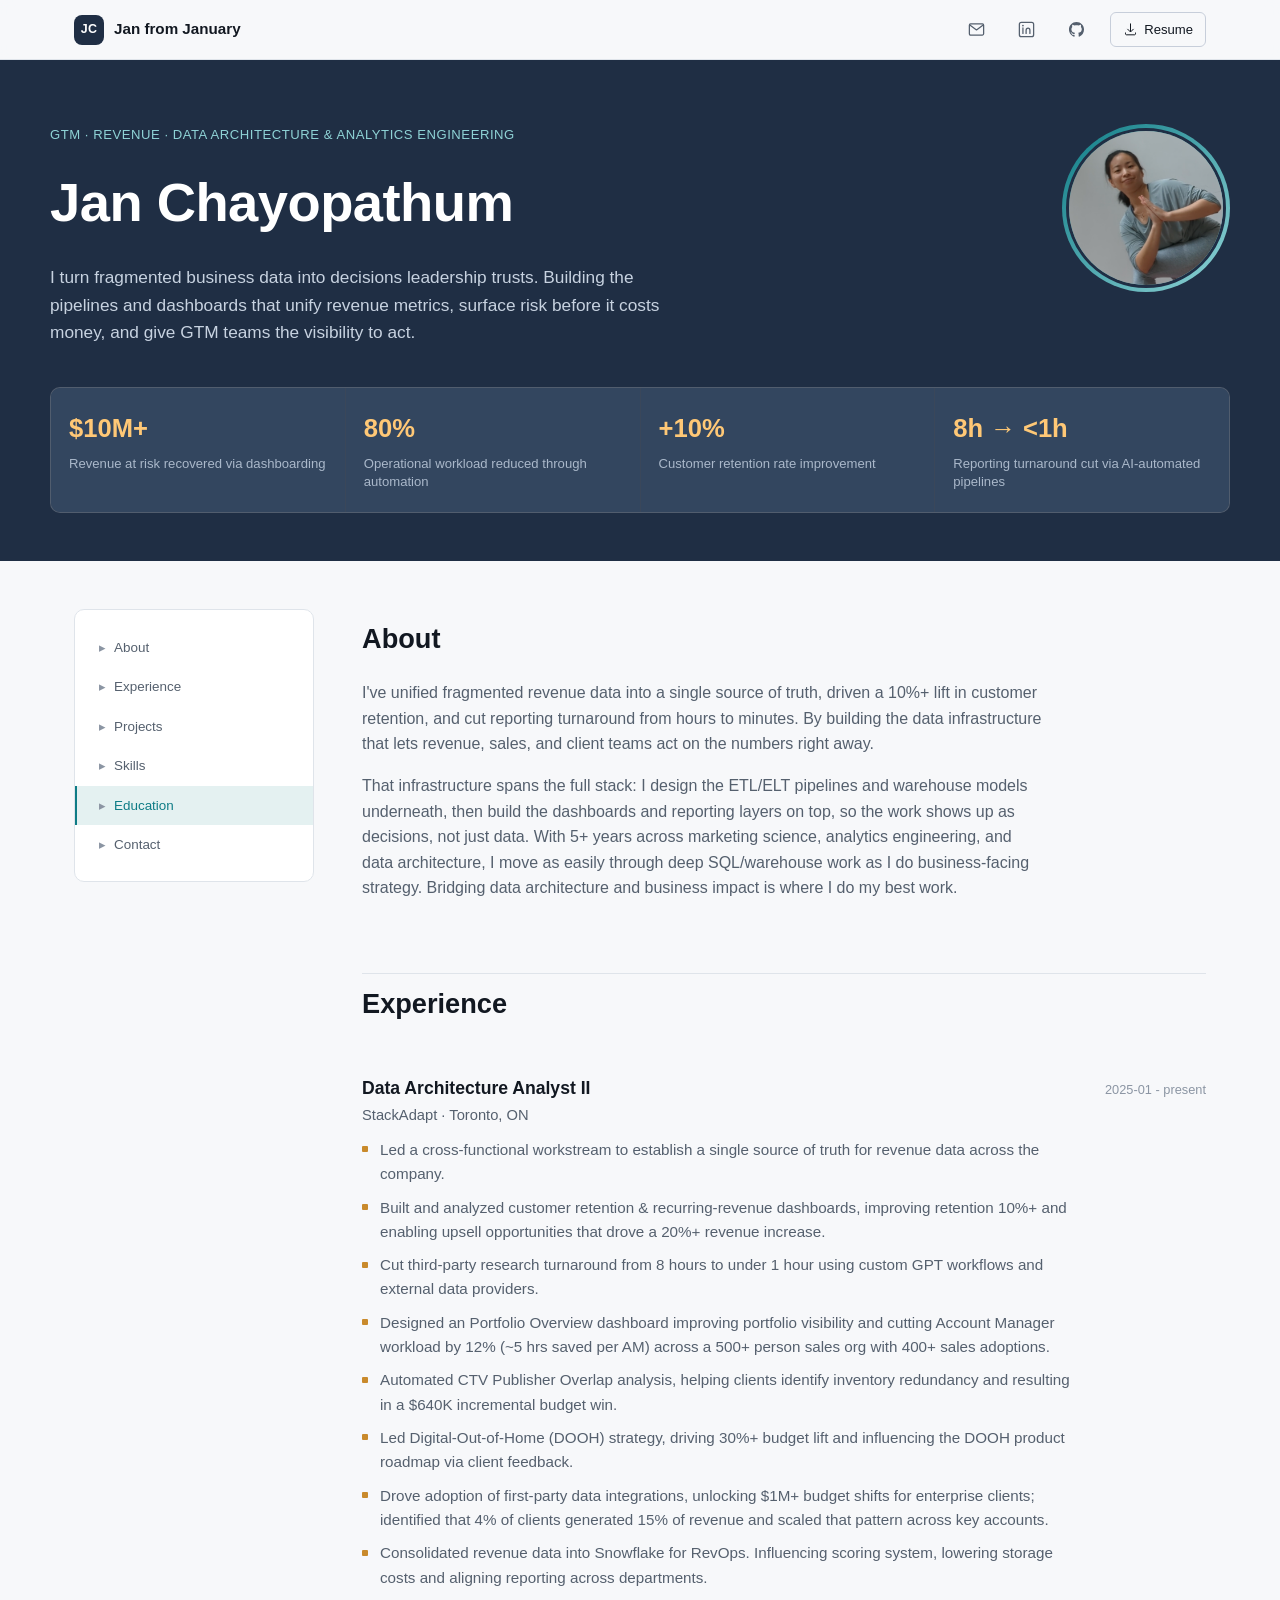
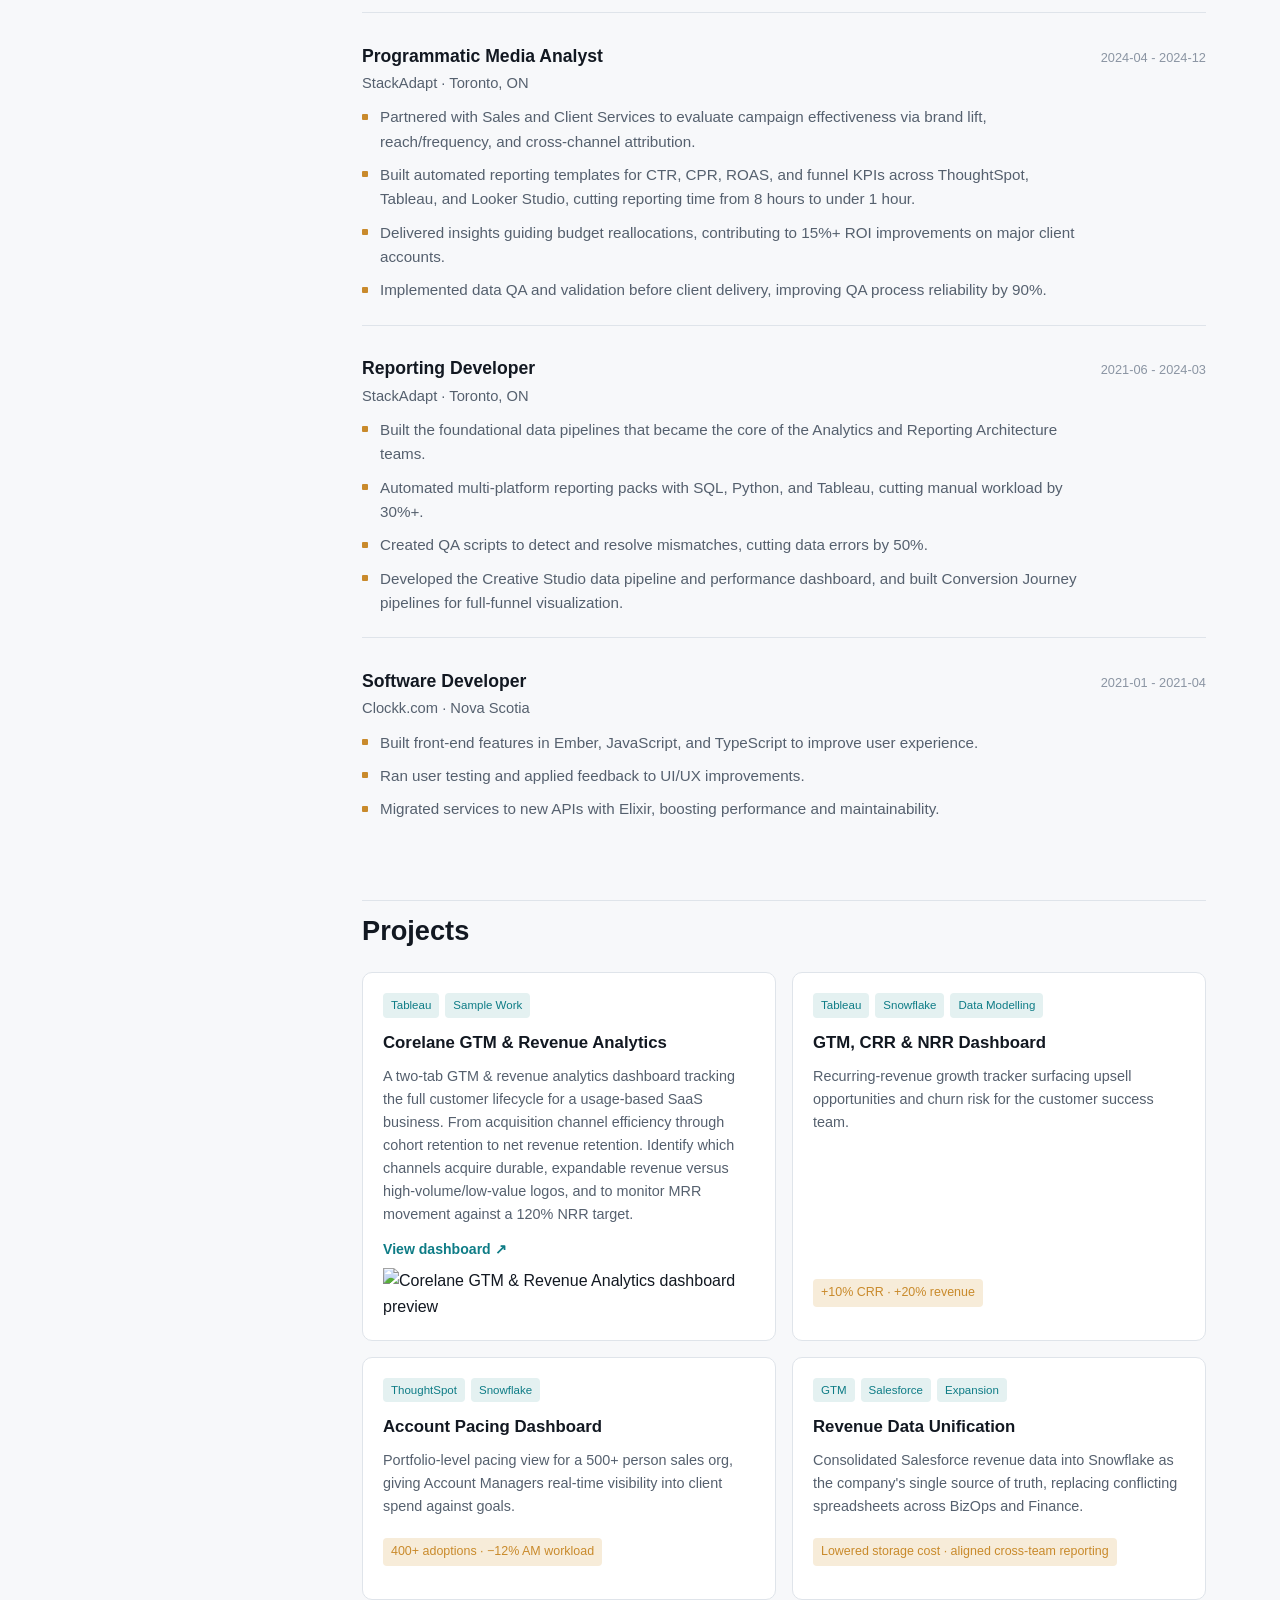
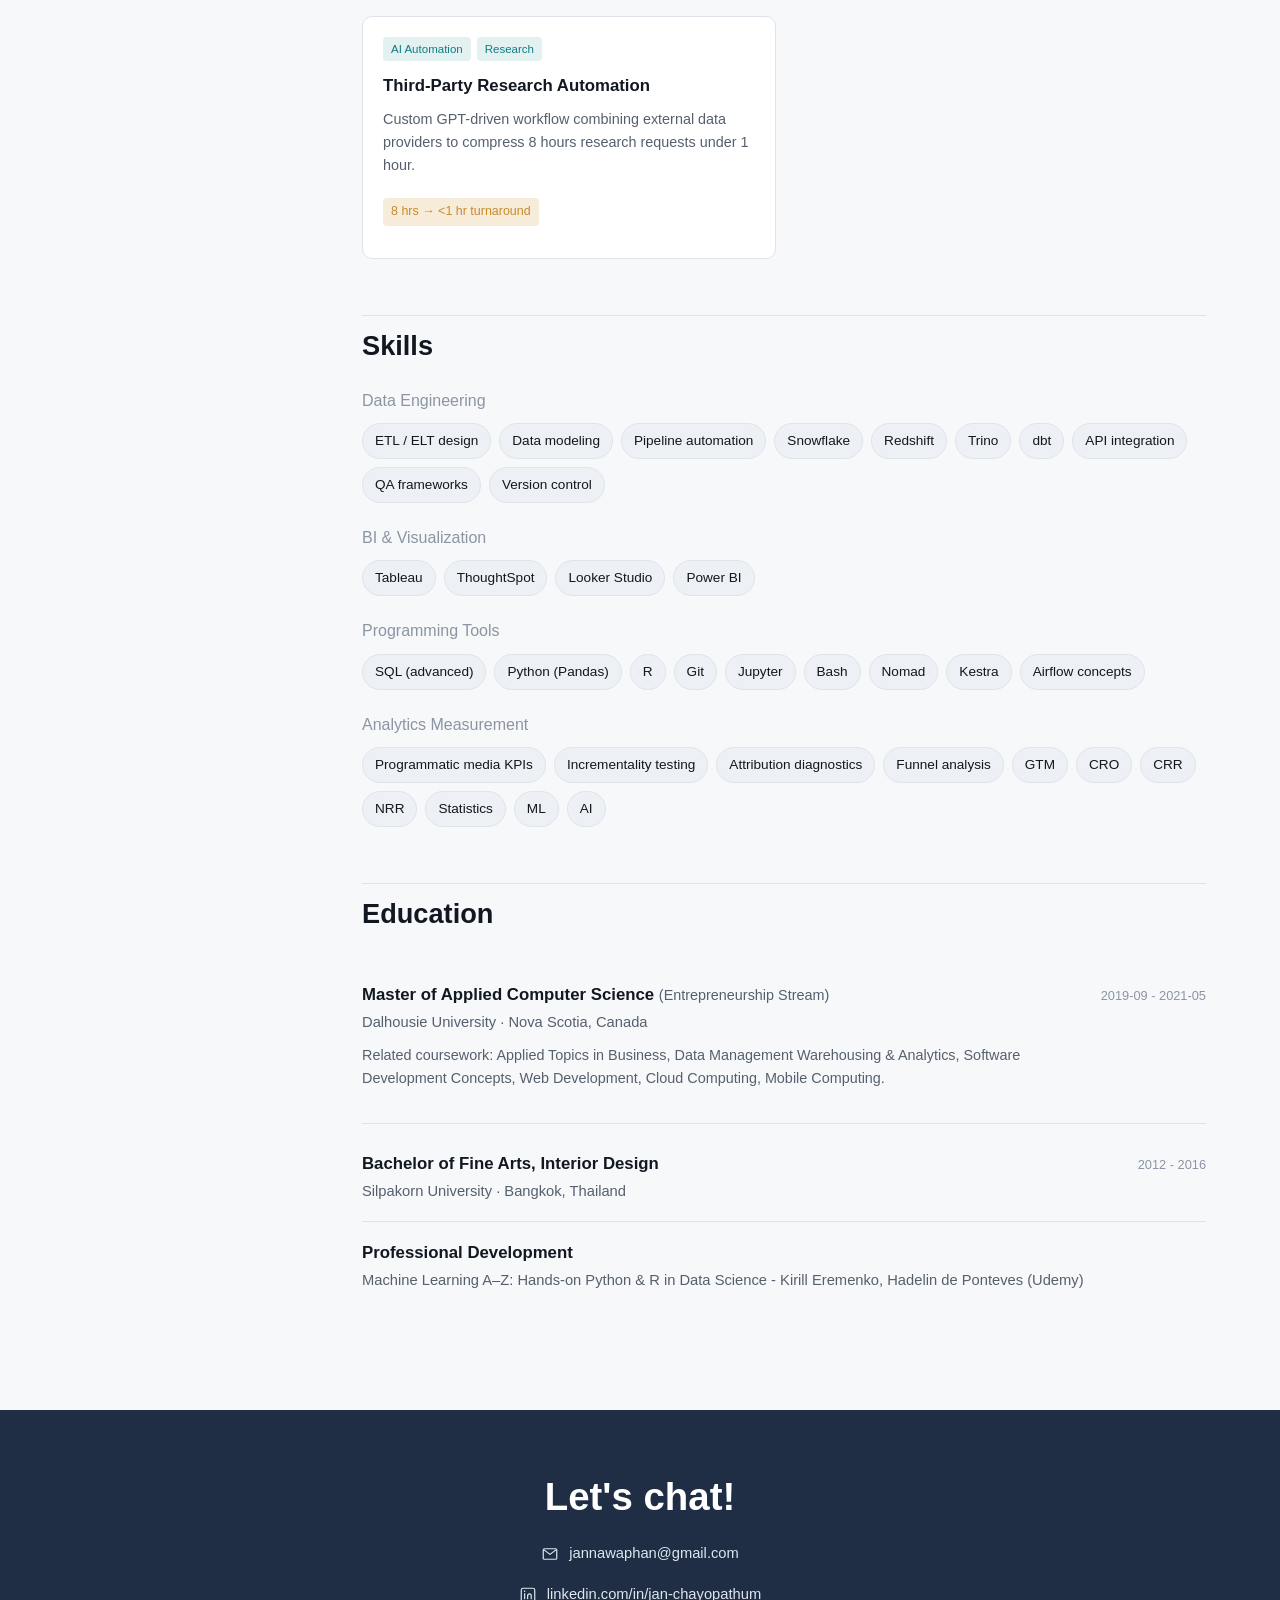
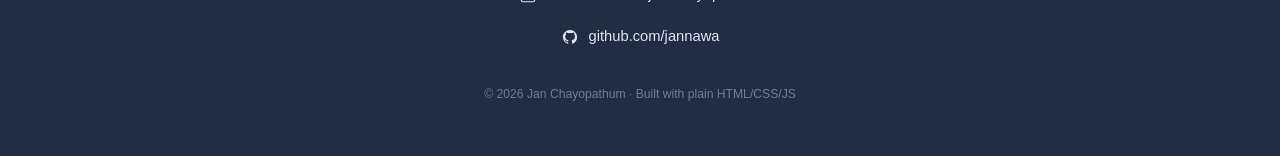
==== commit 84aabb79: "Add Corelane GTM & Revenue Analytics project details Added a new project entry for Corelane GTM & Re" ====
--- a/index.html
+++ b/index.html
@@ -191,6 +191,21 @@
       <h2 class="block__title">Projects</h2>
 
       <div class="project-grid">
+        <article class="project">
+          <div class="project__tags">
+            <span class="tag mono">Tableau</span><span class="tag mono">Sample Work</span>
+          </div>
+          <h3 class="project__title">Corelane GTM &amp; Revenue Analytics</h3>
+          <p class="project__desc">
+            A two-tab GTM & revenue analytics dashboard tracking the full customer lifecycle for a usage-based SaaS business. 
+            From acquisition channel efficiency through cohort retention to net revenue retention. 
+            Identify which channels acquire durable, expandable revenue versus high-volume/low-value logos, and to monitor MRR movement against a 120% NRR target.
+          </p>
+          <a href="https://public.tableau.com/app/profile/jan2585/viz/CorelaneGTMRevenueAnalytics/CustomerGTM" class="project__link">View dashboard ↗</a>
+          <div class="project--featured__thumb-wrap">
+            <img src="tableau_thumbnail.png" alt="Corelane GTM & Revenue Analytics dashboard preview" class="project--featured__thumb">
+          </div>
+        </article>
 
         <article class="project">
           <div class="project__tags">
@@ -203,7 +218,7 @@
           </p>
           <p class="project__impact mono">+10% CRR · +20% revenue</p>
           <!-- TODO: swap href="#" for your live Tableau Public link -->
-          <a href="#" class="project__link">View dashboard ↗</a>
+          <!-- <a href="#" class="project__link">View dashboard ↗</a> -->
         </article>
 
         <article class="project">
--- a/style.css
+++ b/style.css
@@ -0,0 +1,576 @@
+:root {
+  --bg: #F7F8FA;
+  --bg-stripe: #EDF0F4;
+  --panel: #FFFFFF;
+  --ink: #121821;
+  --ink-soft: #55606E;
+  --ink-faint: #8B95A3;
+  --slate: #1F2E44;
+  --slate-soft: #33465F;
+  --teal: #0E7C86;
+  --teal-soft: #E4F1F1;
+  --amber: #C98A2B;
+  --amber-soft: #F7ECD9;
+  --border: #DFE4EA;
+  --border-strong: #C7CEDA;
+
+  --font-display: 'Space Grotesk', 'Inter', sans-serif;
+  --font-body: 'Inter', sans-serif;
+
+  --topbar-h: 60px;
+  --max-w: 900px;
+}
+
+* { box-sizing: border-box; }
+
+html { scroll-behavior: smooth; }
+
+@media (prefers-reduced-motion: reduce) {
+  html { scroll-behavior: auto; }
+  * { animation: none !important; transition: none !important; }
+}
+
+body {
+  margin: 0;
+  background: var(--bg);
+  color: var(--ink);
+  font-family: var(--font-body);
+  font-size: 16px;
+  line-height: 1.6;
+  -webkit-font-smoothing: antialiased;
+}
+
+.mono { font-family: var(--font-mono); }
+
+a {
+  color: var(--teal);
+  text-decoration: none;
+}
+a:hover { text-decoration: underline; }
+
+a:focus-visible,
+button:focus-visible {
+  outline: 2px solid var(--teal);
+  outline-offset: 3px;
+}
+
+h1, h2, h3 { font-family: var(--font-display); margin: 0; color: var(--ink); }
+
+ul { margin: 0; padding: 0; }
+
+/* =========================================================
+   TOP BAR
+   ========================================================= */
+.topbar {
+  position: sticky;
+  top: 0;
+  z-index: 50;
+  height: var(--topbar-h);
+  background: rgba(247, 248, 250, 0.9);
+  backdrop-filter: blur(8px);
+  border-bottom: 1px solid var(--border);
+}
+
+.topbar__inner {
+  max-width: 1180px;
+  margin: 0 auto;
+  height: 100%;
+  padding: 0 24px;
+  display: flex;
+  align-items: center;
+  justify-content: space-between;
+}
+
+.brand {
+  display: flex;
+  align-items: center;
+  gap: 10px;
+  font-family: var(--font-mono);
+  font-weight: 600;
+  font-size: 0.95rem;
+  color: var(--ink);
+}
+.brand:hover { text-decoration: none; color: var(--teal); }
+.brand__prompt { color: var(--teal); }
+
+.brand__mark {
+  display: flex;
+  align-items: center;
+  justify-content: center;
+  width: 30px;
+  height: 30px;
+  border-radius: 8px;
+  background: var(--slate);
+  color: #fff;
+  font-size: 0.78rem;
+  letter-spacing: 0.02em;
+  flex-shrink: 0;
+}
+
+.brand:hover .brand__mark { background: var(--teal); }
+
+.topbar__links {
+  display: flex;
+  gap: 18px;
+  align-items: center;
+  font-size: 0.88rem;
+}
+.topbar__links a { color: var(--ink-soft); }
+.topbar__links a:hover { color: var(--teal); }
+
+.icon-link {
+  display: flex;
+  align-items: center;
+  justify-content: center;
+  width: 32px;
+  height: 32px;
+}
+.icon-link svg { width: 19px; height: 19px; }
+.icon-link:hover { text-decoration: none; }
+
+.topbar__resume {
+  display: flex;
+  align-items: center;
+  gap: 6px;
+  border: 1px solid var(--border-strong);
+  border-radius: 6px;
+  padding: 6px 12px;
+  color: var(--ink) !important;
+  font-family: var(--font-mono);
+  font-size: 0.82rem;
+}
+.resume__icon { width: 15px; height: 15px; }
+.topbar__resume:hover {
+  border-color: var(--teal);
+  color: var(--teal) !important;
+  text-decoration: none;
+}
+
+.navtoggle {
+  display: none;
+  flex-direction: column;
+  gap: 4px;
+  background: none;
+  border: none;
+  cursor: pointer;
+  padding: 8px;
+}
+.navtoggle span {
+  width: 20px;
+  height: 2px;
+  background: var(--ink);
+  display: block;
+}
+
+/* =========================================================
+   HERO
+   ========================================================= */
+.hero {
+  background: var(--slate);
+  color: #EDF1F6;
+  padding: 64px 24px 48px;
+}
+
+.hero__inner {
+  max-width: 1180px;
+  margin: 0 auto;
+}
+
+.hero__top {
+  display: flex;
+  align-items: flex-start;
+  justify-content: space-between;
+  gap: 40px;
+  margin-bottom: 40px;
+}
+
+.hero__intro { flex: 1; min-width: 0; }
+
+.eyebrow {
+  color: #8FD3D6;
+  font-size: 0.82rem;
+  letter-spacing: 0.04em;
+  text-transform: uppercase;
+  margin: 0 0 14px;
+}
+
+.hero__name {
+  font-size: clamp(2.2rem, 5vw, 3.4rem);
+  font-weight: 700;
+  color: #FFFFFF;
+  letter-spacing: -0.01em;
+  margin-bottom: 18px;
+}
+
+.hero__summary {
+  max-width: 620px;
+  font-size: 1.08rem;
+  color: #C7D2E0;
+  margin: 0;
+}
+
+.hero__photo-wrap {
+  flex-shrink: 0;
+  width: 168px;
+  height: 168px;
+  border-radius: 50%;
+  padding: 4px;
+  background: linear-gradient(135deg, var(--teal), #8FD3D6);
+}
+
+.hero__photo {
+  width: 100%;
+  height: 100%;
+  border-radius: 50%;
+  object-fit: cover;
+  display: block;
+  border: 3px solid var(--slate);
+}
+
+.kpi-grid {
+  display: grid;
+  grid-template-columns: repeat(4, 1fr);
+  gap: 1px;
+  background: rgba(255,255,255,0.12);
+  border: 1px solid rgba(255,255,255,0.12);
+  border-radius: 10px;
+  overflow: hidden;
+}
+
+.kpi {
+  background: var(--slate-soft);
+  padding: 20px 18px;
+  display: flex;
+  flex-direction: column;
+  gap: 6px;
+}
+
+.kpi__value {
+  font-size: 1.6rem;
+  font-weight: 600;
+  color: #FFC876;
+}
+
+.kpi__label {
+  font-size: 0.82rem;
+  color: #AAB8CA;
+  line-height: 1.4;
+}
+
+/* =========================================================
+   LAYOUT: SCHEMA SIDEBAR + CONTENT
+   ========================================================= */
+.layout {
+  max-width: 1180px;
+  margin: 0 auto;
+  display: grid;
+  grid-template-columns: 240px 1fr;
+  gap: 48px;
+  padding: 48px 24px 20px;
+  align-items: start;
+}
+
+.schema {
+  position: sticky;
+  top: calc(var(--topbar-h) + 24px);
+  border: 1px solid var(--border);
+  border-radius: 10px;
+  background: var(--panel);
+  padding: 16px 0;
+}
+
+.schema__title {
+  font-size: 0.72rem;
+  letter-spacing: 0.04em;
+  color: var(--ink-faint);
+  padding: 0 16px 12px;
+  margin: 0;
+  border-bottom: 1px solid var(--border);
+  text-transform: uppercase;
+}
+.schema__db { color: var(--ink); display: block; text-transform: none; font-size: 0.85rem; margin-top: 4px; }
+
+.schema__list { list-style: none; padding: 2px 0 0; }
+
+.schema__link {
+  display: flex;
+  align-items: baseline;
+  gap: 8px;
+  padding: 9px 16px;
+  font-size: 0.84rem;
+  color: var(--ink-soft);
+  border-left: 2px solid transparent;
+}
+.schema__link:hover {
+  background: var(--bg-stripe);
+  color: var(--ink);
+  text-decoration: none;
+}
+.schema__link.is-active {
+  color: var(--teal);
+  border-left-color: var(--teal);
+  background: var(--teal-soft);
+}
+.schema__caret { color: var(--ink-faint); margin-left: 6px; }
+.schema__meta { color: var(--ink-faint); font-size: 0.72rem; }
+
+.content { min-width: 0; }
+
+/* =========================================================
+   SECTION BLOCKS
+   ========================================================= */
+.block {
+  padding: 8px 0 56px;
+  scroll-margin-top: calc(var(--topbar-h) + 16px);
+  border-bottom: 1px solid var(--border);
+}
+.block:last-child { border-bottom: none; }
+
+.block__eyebrow {
+  color: var(--teal);
+  font-size: 0.78rem;
+  margin: 0 0 8px;
+}
+
+.block__title {
+  font-size: 1.7rem;
+  font-weight: 600;
+  margin-bottom: 20px;
+}
+
+.block__text {
+  max-width: 680px;
+  color: var(--ink-soft);
+  margin: 0 0 16px;
+}
+.block__text--tight { margin-bottom: 24px; }
+
+/* =========================================================
+   EXPERIENCE
+   ========================================================= */
+.role { padding: 22px 0; border-top: 1px solid var(--border); }
+.role:first-of-type { border-top: none; }
+
+.role__head {
+  display: flex;
+  justify-content: space-between;
+  align-items: baseline;
+  gap: 16px;
+  flex-wrap: wrap;
+  margin-bottom: 10px;
+}
+
+.role__title { font-size: 1.1rem; font-weight: 600; }
+.role__company { margin: 2px 0 0; color: var(--ink-soft); font-size: 0.92rem; }
+.role__dates {
+  color: var(--ink-faint);
+  font-size: 0.8rem;
+  white-space: nowrap;
+}
+
+.role__bullets {
+  list-style: none;
+  display: flex;
+  flex-direction: column;
+  gap: 9px;
+  max-width: 720px;
+}
+.role__bullets li {
+  position: relative;
+  padding-left: 18px;
+  color: var(--ink-soft);
+  font-size: 0.95rem;
+}
+.role__bullets li::before {
+  content: "";
+  position: absolute;
+  left: 0;
+  top: 0.55em;
+  width: 6px;
+  height: 6px;
+  border-radius: 1px;
+  background: var(--amber);
+}
+
+/* =========================================================
+   PROJECTS
+   ========================================================= */
+.project-grid {
+  display: grid;
+  grid-template-columns: repeat(2, 1fr);
+  gap: 16px;
+}
+
+.project {
+  border: 1px solid var(--border);
+  border-radius: 10px;
+  padding: 20px;
+  background: var(--panel);
+  display: flex;
+  flex-direction: column;
+  gap: 8px;
+  transition: border-color .15s ease, transform .15s ease;
+}
+.project:hover {
+  border-color: var(--teal);
+  transform: translateY(-2px);
+}
+
+.project__tags { display: flex; gap: 6px; flex-wrap: wrap; }
+.tag {
+  font-size: 0.72rem;
+  color: var(--teal);
+  background: var(--teal-soft);
+  padding: 3px 8px;
+  border-radius: 4px;
+}
+
+.project__title { font-size: 1.05rem; font-weight: 600; margin-top: 4px; }
+.project__desc { color: var(--ink-soft); font-size: 0.9rem; margin: 0; flex-grow: 1; }
+.project__impact {
+  font-size: 0.78rem;
+  color: var(--amber);
+  background: var(--amber-soft);
+  display: inline-block;
+  padding: 4px 8px;
+  border-radius: 4px;
+  width: fit-content;
+}
+.project__link {
+  font-weight: 600;
+  font-size: 0.88rem;
+  margin-top: 4px;
+}
+
+/* =========================================================
+   SKILLS
+   ========================================================= */
+.skill-groups { display: flex; flex-direction: column; gap: 22px; }
+.skill-group__label {
+  color: var(--ink-faint);
+  font-size: 1rem;
+  margin: 0 0 10px;
+}
+.pill-row { display: flex; flex-wrap: wrap; gap: 8px; }
+.pill {
+  font-size: 0.85rem;
+  color: var(--ink);
+  background: var(--bg-stripe);
+  border: 1px solid var(--border);
+  padding: 6px 12px;
+  border-radius: 20px;
+}
+
+/* =========================================================
+   EDUCATION
+   ========================================================= */
+.edu { padding: 18px 0; border-top: 1px solid var(--border); }
+.edu:first-of-type { border-top: none; }
+.edu__head {
+  display: flex;
+  justify-content: space-between;
+  align-items: baseline;
+  gap: 16px;
+  flex-wrap: wrap;
+}
+.edu__title { font-size: 1.05rem; font-weight: 600; }
+.edu__note { font-weight: 400; color: var(--ink-soft); font-size: 0.9rem; }
+.edu__school { margin: 2px 0 0; color: var(--ink-soft); font-size: 0.92rem; }
+.edu__dates { color: var(--ink-faint); font-size: 0.8rem; white-space: nowrap; }
+.edu__detail { max-width: 680px; color: var(--ink-soft); font-size: 0.9rem; margin-top: 10px; }
+.edu__extra { margin-top: 18px; font-size: 0.88rem; }
+
+/* =========================================================
+   CONTACT / FOOTER
+   ========================================================= */
+.contact {
+  background: var(--slate);
+  color: #EDF1F6;
+  margin-top: 24px;
+}
+.contact__inner {
+  max-width: 900px;
+  margin: 0 auto;
+  padding: 56px 24px 40px;
+}
+.contact .block__eyebrow { color: #8FD3D6; }
+.contact__title {
+  font-size: clamp(1.8rem, 4vw, 2.4rem);
+  color: #fff;
+  margin-bottom: 14px;
+  display: flex;
+  justify-content: center;
+  align-items: center;
+}
+.contact__text { color: #C7D2E0; max-width: 520px; margin-bottom: 28px; }
+.contact__links {
+  display: flex;
+  flex-direction: column;
+  gap: 14px;
+  margin-bottom: 32px;
+  list-style: none;
+}
+.contact__link {
+  display: flex;
+  justify-content: center;
+  align-items: center;
+  gap: 10px;
+  color: #DDE6F0;
+  font-family: var(--font-mono);
+  font-size: 0.92rem;
+  padding-bottom: 4px;
+}
+.contact__icon { width: 18px; height: 18px; flex-shrink: 0; }
+.contact__link:hover { color: #8FD3D6; text-decoration: none; border-color: #8FD3D6; }
+.contact__link--resume { color: #FFC876; border-color: rgba(255,200,118,0.4); }
+.contact__link--resume:hover { color: #FFC876; border-color: #FFC876; }
+.contact__footnote { 
+  color: #6E7E93; 
+  font-size: 0.76rem; 
+  display: flex;
+  justify-content: center;
+  align-items: center;
+}
+
+/* =========================================================
+   RESPONSIVE
+   ========================================================= */
+@media (max-width: 860px) {
+  .layout { grid-template-columns: 1fr; }
+  .schema {
+    position: static;
+    display: flex;
+    overflow-x: auto;
+    padding: 10px 0;
+  }
+  .schema__title { display: none; }
+  .schema__list { display: flex; padding: 0 16px; gap: 4px; }
+  .schema__link { white-space: nowrap; border-left: none; border-bottom: 2px solid transparent; }
+  .schema__link.is-active { border-left: none; border-bottom-color: var(--teal); }
+  .schema__meta { display: none; }
+  .project-grid { grid-template-columns: 1fr; }
+}
+
+@media (max-width: 640px) {
+  .topbar__links { display: none; }
+  .navtoggle { display: flex; }
+  .topbar.is-open .topbar__links {
+    display: flex;
+    position: absolute;
+    top: var(--topbar-h);
+    left: 0;
+    right: 0;
+    background: var(--bg);
+    border-bottom: 1px solid var(--border);
+    flex-direction: column;
+    align-items: flex-start;
+    padding: 16px 24px;
+    gap: 14px;
+  }
+  .kpi-grid { grid-template-columns: repeat(2, 1fr); }
+  .hero { padding: 48px 20px 40px; }
+  .layout { padding: 32px 20px 20px; gap: 28px; }
+  .hero__top { flex-direction: column-reverse; align-items: flex-start; gap: 24px; }
+  .hero__photo-wrap { width: 108px; height: 108px; }
+  .brand__name { display: none; }
+}
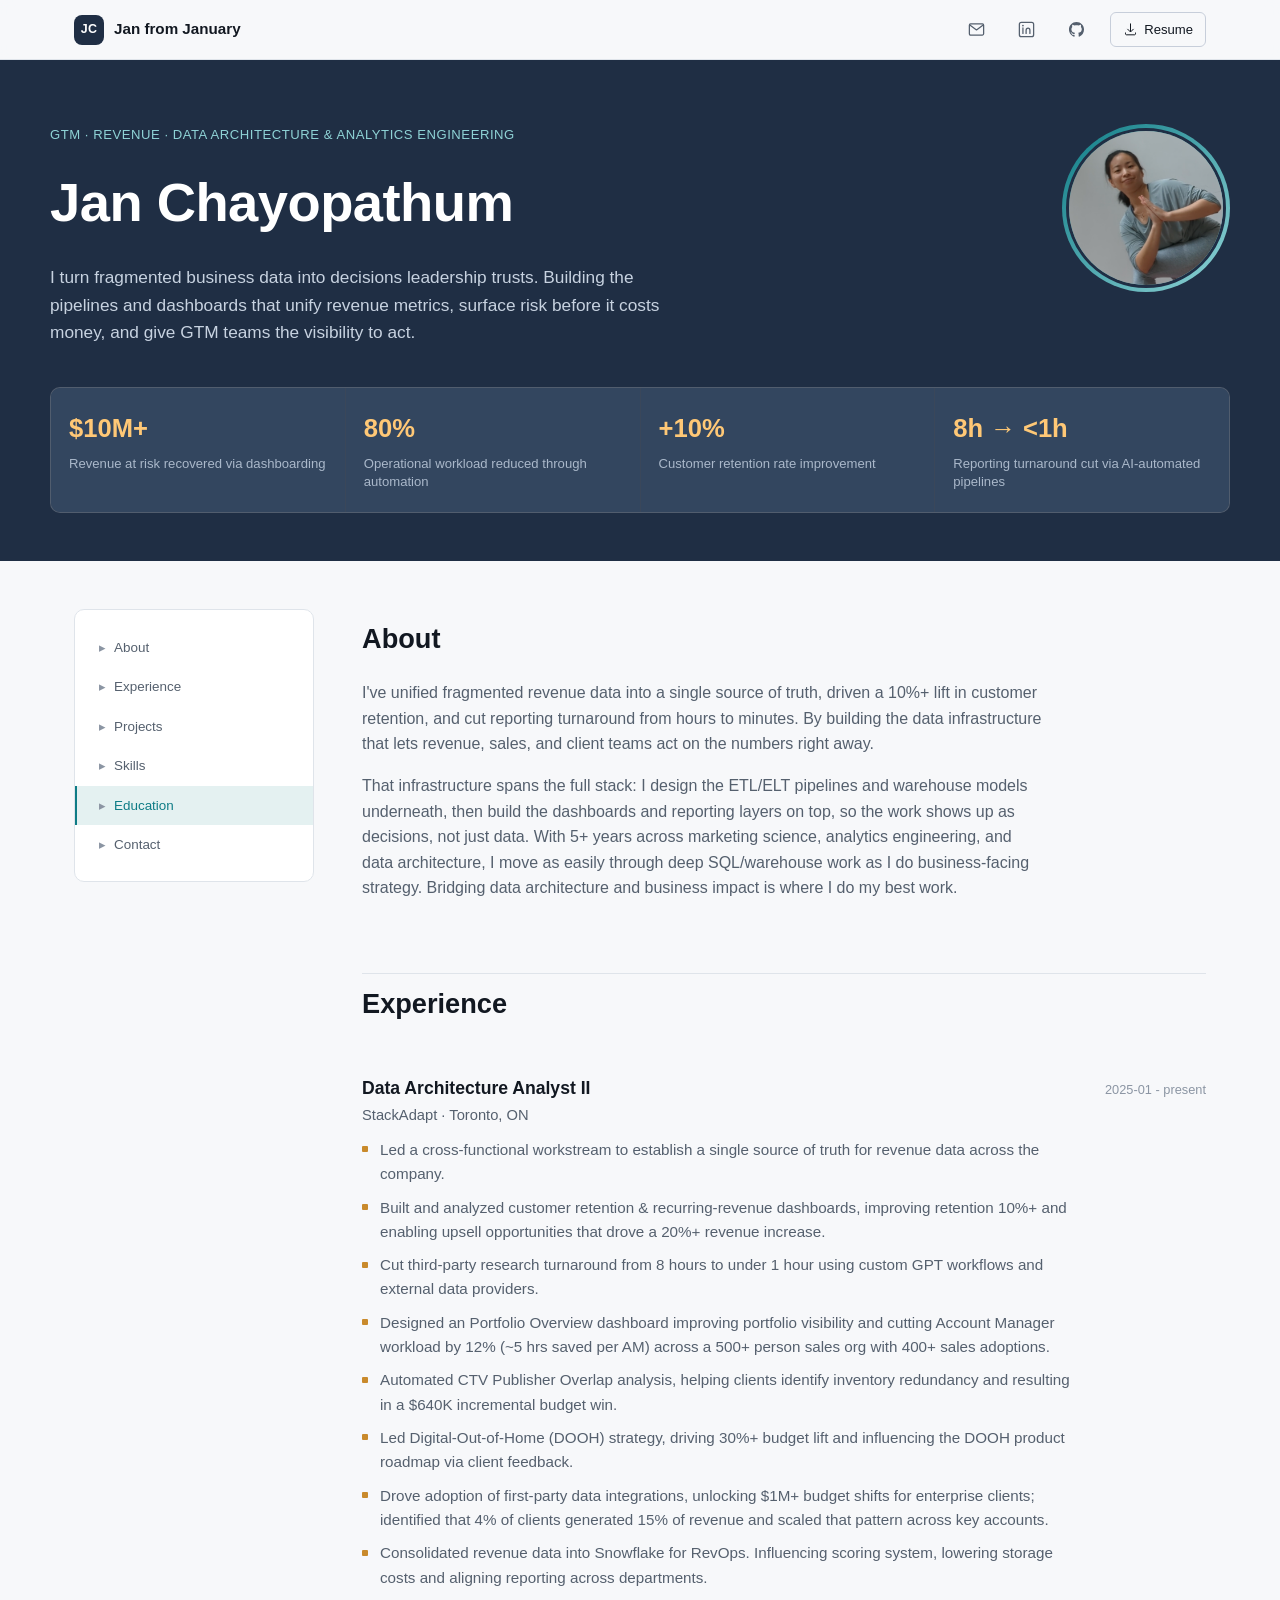
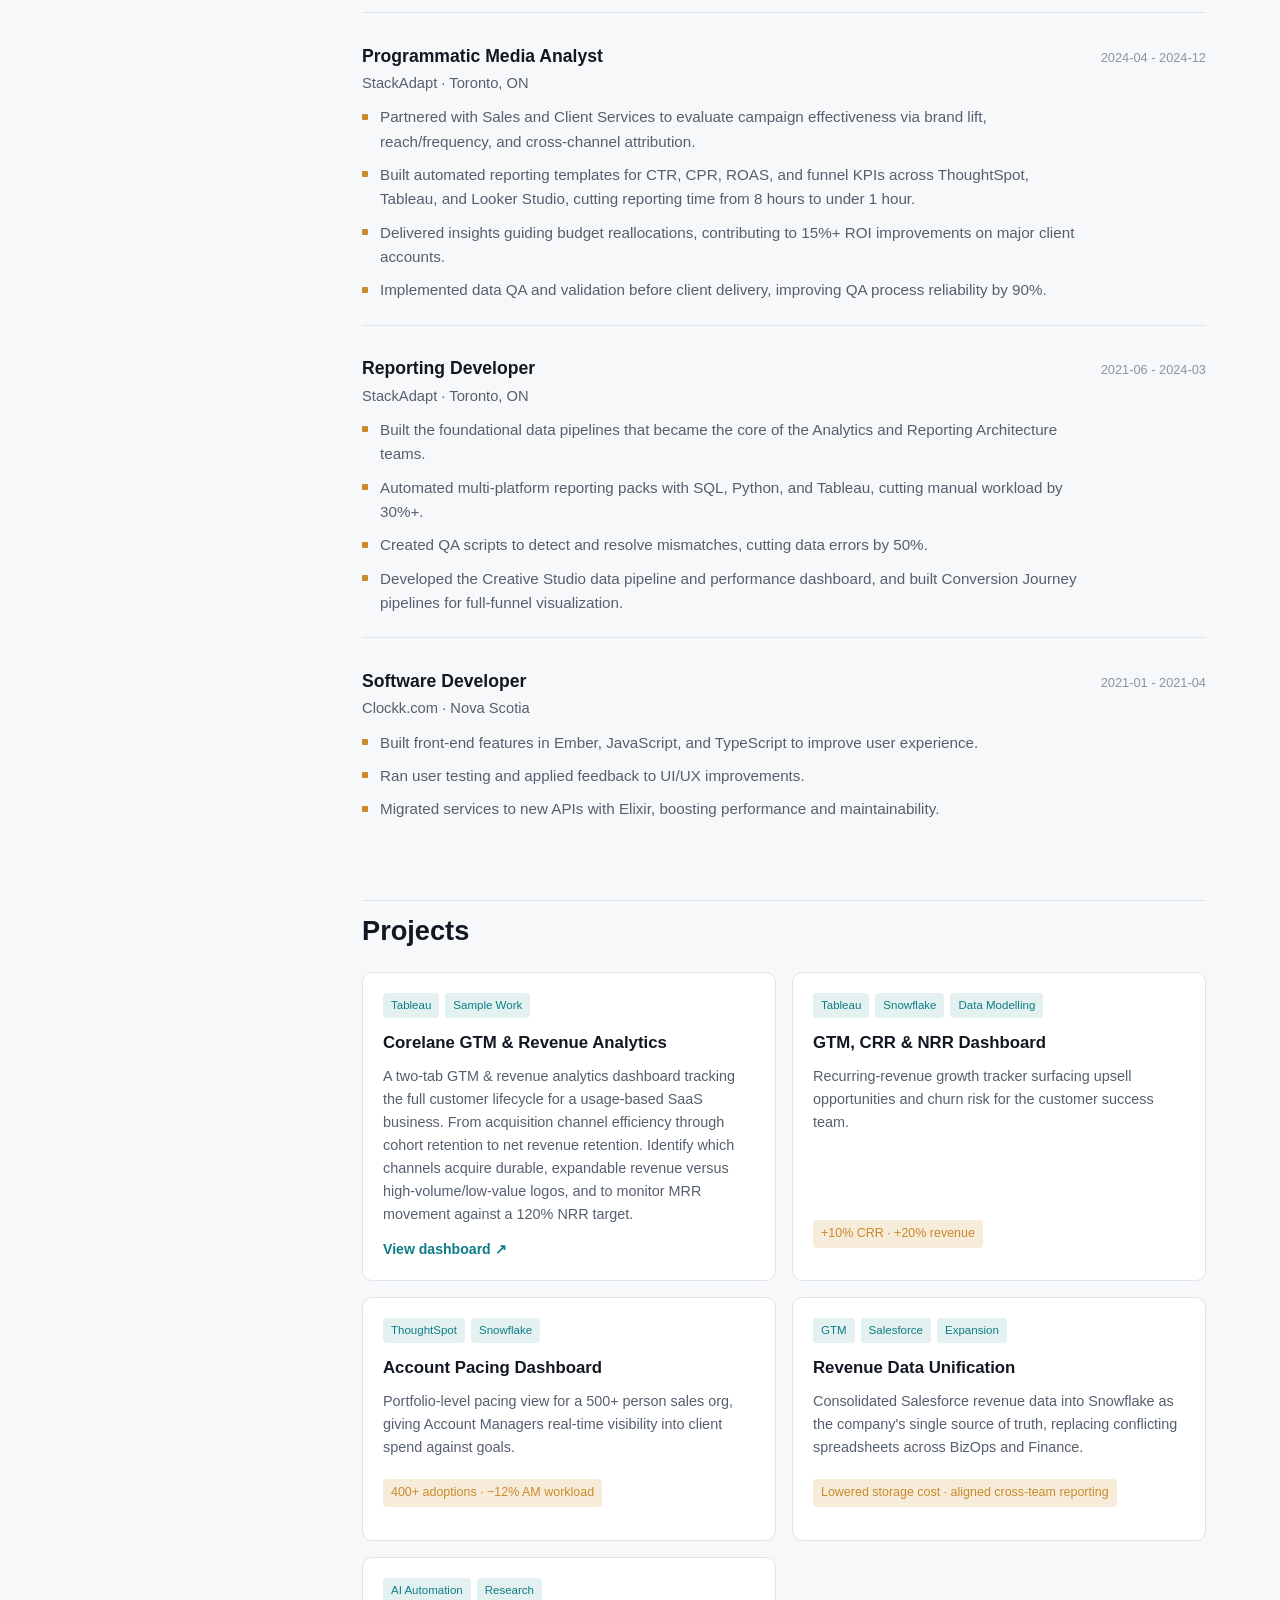
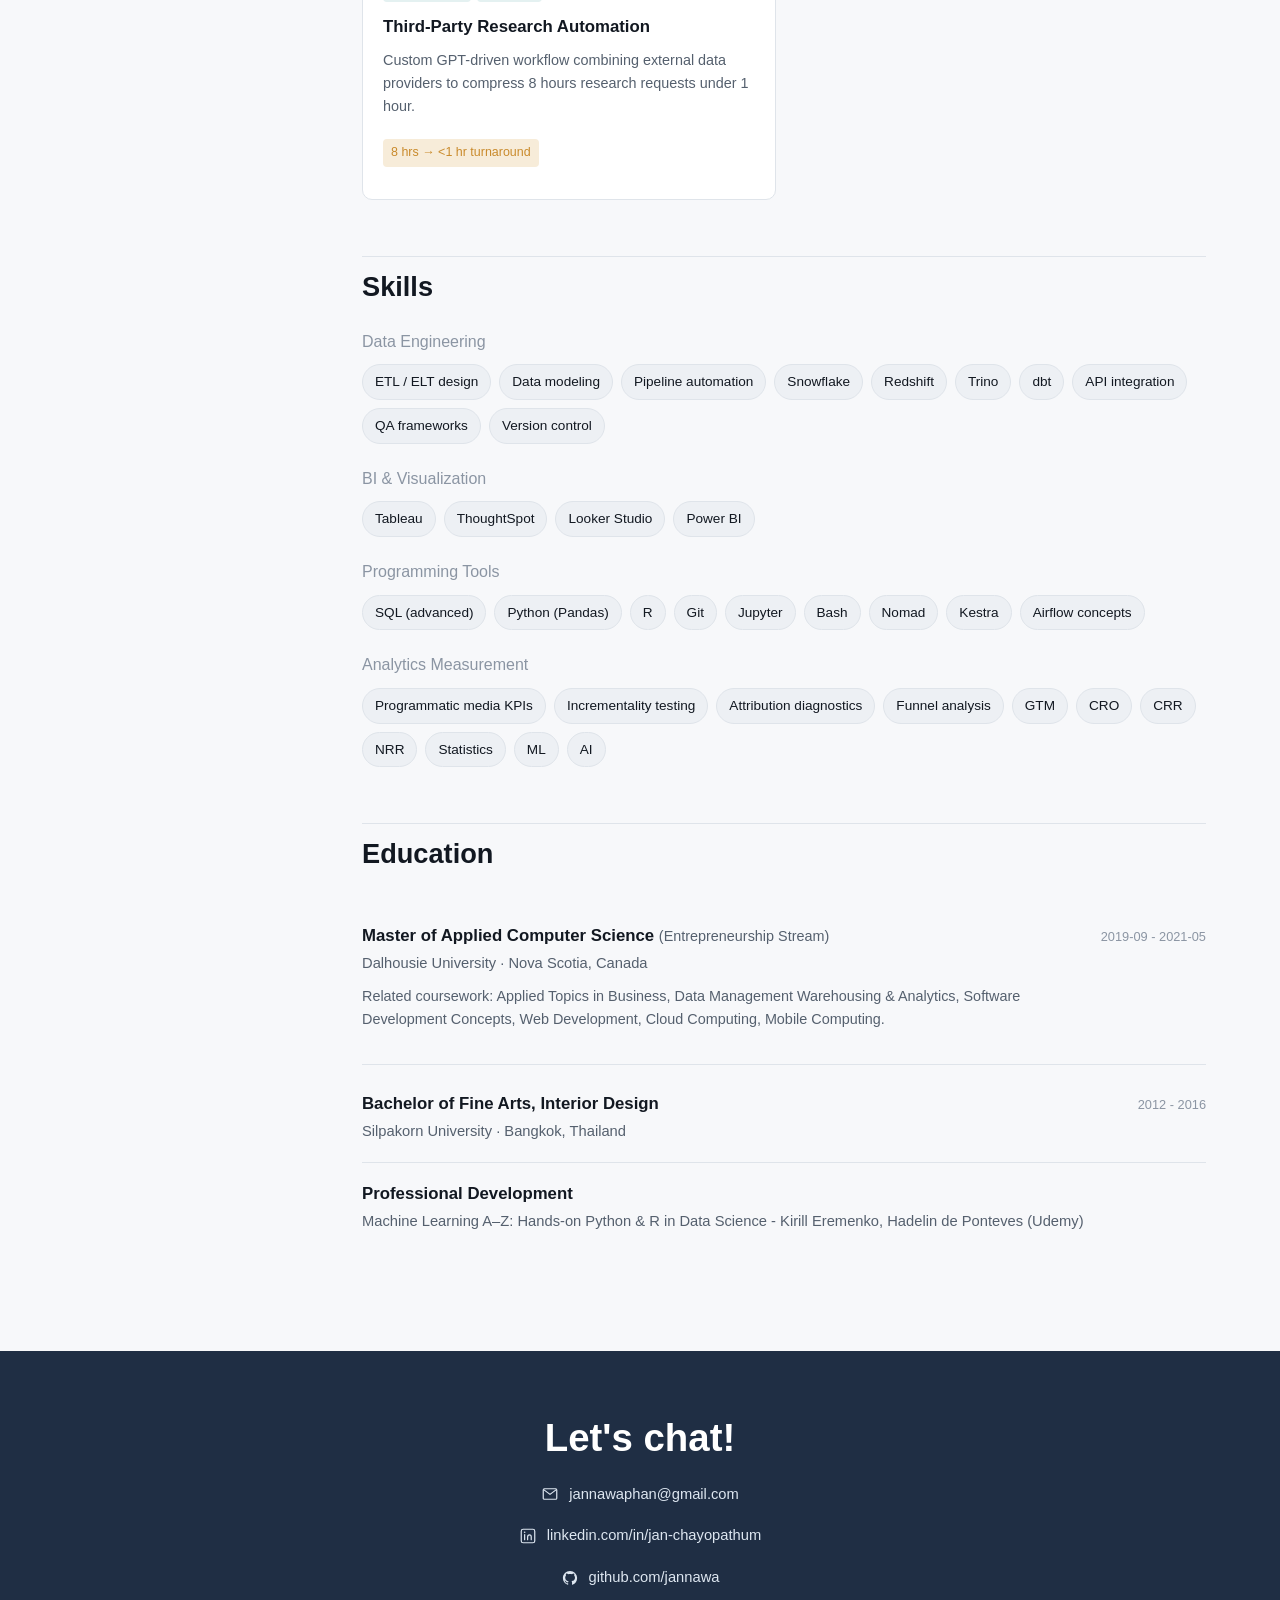
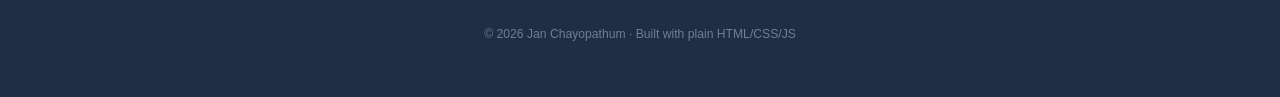
==== commit f30df117: "Remove thumbnail image from project section Removed the thumbnail image for the Corelane GTM & Reven" ====
--- a/index.html
+++ b/index.html
@@ -202,9 +202,6 @@
             Identify which channels acquire durable, expandable revenue versus high-volume/low-value logos, and to monitor MRR movement against a 120% NRR target.
           </p>
           <a href="https://public.tableau.com/app/profile/jan2585/viz/CorelaneGTMRevenueAnalytics/CustomerGTM" class="project__link">View dashboard ↗</a>
-          <div class="project--featured__thumb-wrap">
-            <img src="tableau_thumbnail.png" alt="Corelane GTM & Revenue Analytics dashboard preview" class="project--featured__thumb">
-          </div>
         </article>
 
         <article class="project">
--- a/style.css
+++ b/style.css
@@ -440,6 +440,85 @@
   font-weight: 600;
   font-size: 0.88rem;
   margin-top: 4px;
+}
+
+/* Featured tile — spans both grid columns, thumbnail bleeds off the edge */
+.project--featured {
+  grid-column: 1 / -1;
+  flex-direction: row;
+  align-items: stretch;
+  gap: 0;
+  padding: 0;
+  border-color: transparent;
+  overflow: hidden;
+  min-height: 200px;
+}
+.project--featured:hover { transform: none; border-color: transparent; }
+
+.project--featured__text {
+  flex: 1 1 55%;
+  min-width: 0;
+  display: flex;
+  flex-direction: column;
+  gap: 8px;
+}
+
+.project--featured__eyebrow {
+  font-family: var(--font-mono);
+  font-size: 0.78rem;
+  color: var(--amber);
+  letter-spacing: 0.05em;
+}
+
+.project--featured__title {
+  display: flex;
+  align-items: center;
+  gap: 8px;
+  font-size: 1.25rem;
+  font-weight: 600;
+  color: var(--ink);
+}
+.project--featured__title svg { width: 15px; height: 15px; color: var(--ink-faint); flex-shrink: 0; }
+.project--featured__title:hover svg { color: var(--teal); }
+
+.project--featured__subtitle {
+  font-family: var(--font-mono);
+  font-size: 0.74rem;
+  letter-spacing: 0.04em;
+  color: var(--teal);
+  text-transform: uppercase;
+  margin-bottom: 2px;
+}
+
+.project--featured__desc {
+  color: var(--ink-soft);
+  font-size: 0.92rem;
+  max-width: 480px;
+}
+
+.project--featured__thumb-wrap {
+  flex: 1 1 45%;
+  position: relative;
+  min-width: 0;
+  overflow: hidden;
+}
+
+.project--featured__thumb {
+  position: absolute;
+  top: 14px;
+  left: 0;
+  width: calc(100% + 24px);
+  height: calc(100% + 14px);
+  object-fit: cover;
+  object-position: top left;
+  border-radius: 10px 0 0 10px;
+  border: 1px solid var(--border);
+  box-shadow: -6px 6px 18px rgba(18,24,33,0.08);
+}
+
+@media (max-width: 640px) {
+  .project--featured { flex-direction: column; }
+  .project--featured__thumb-wrap { display: none; }
 }
 
 /* =========================================================
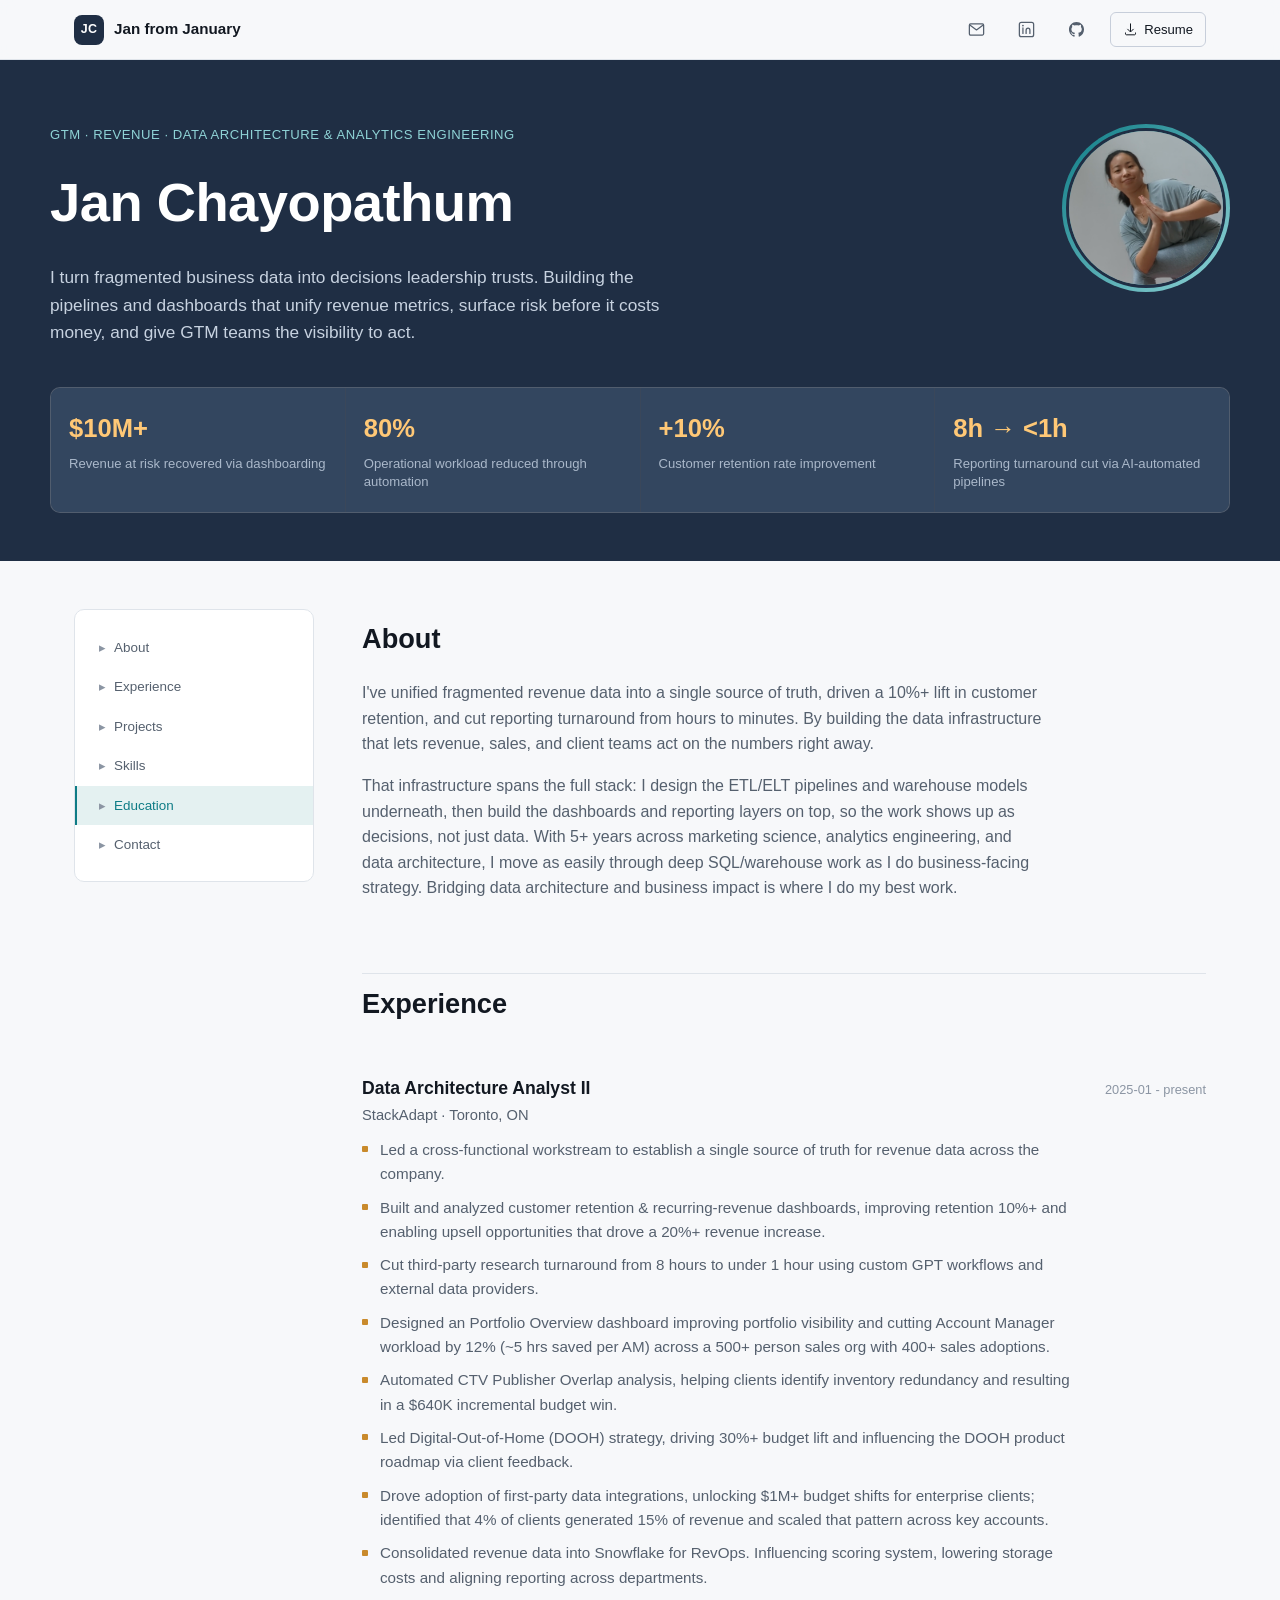
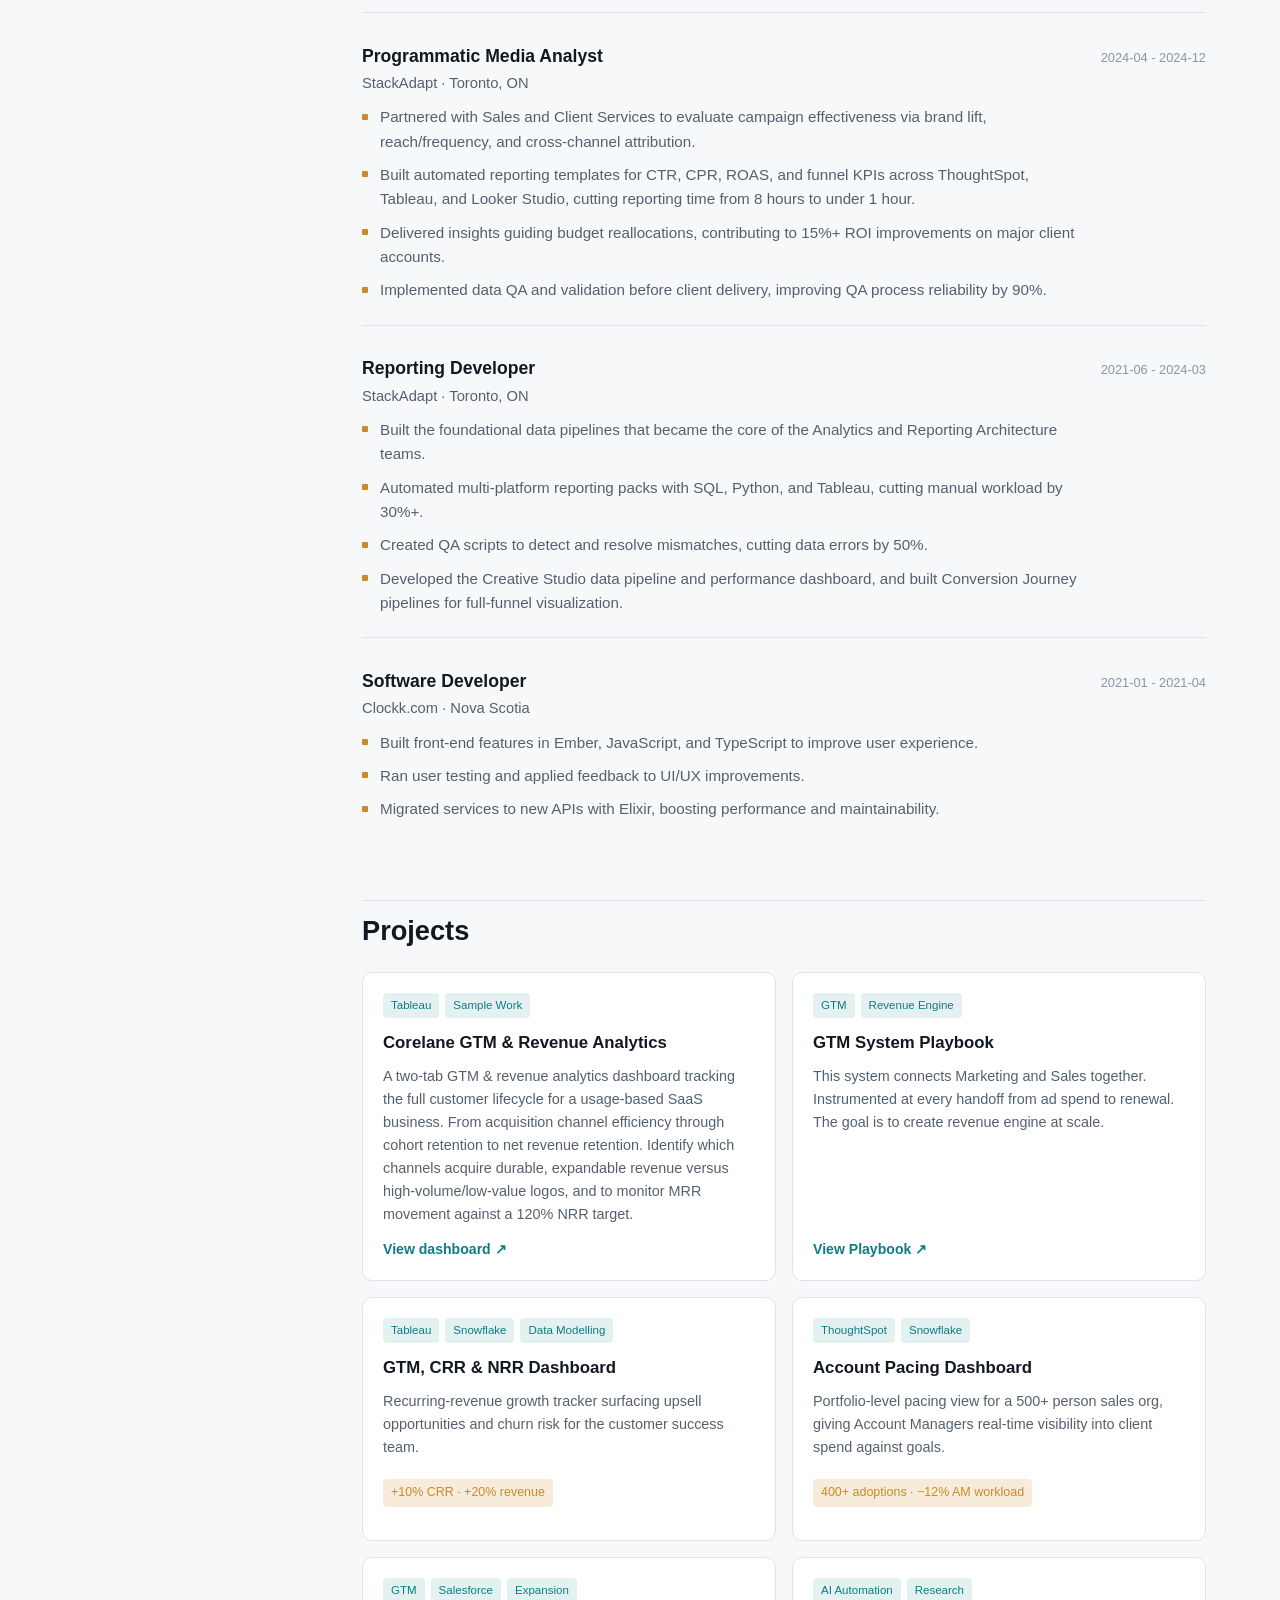
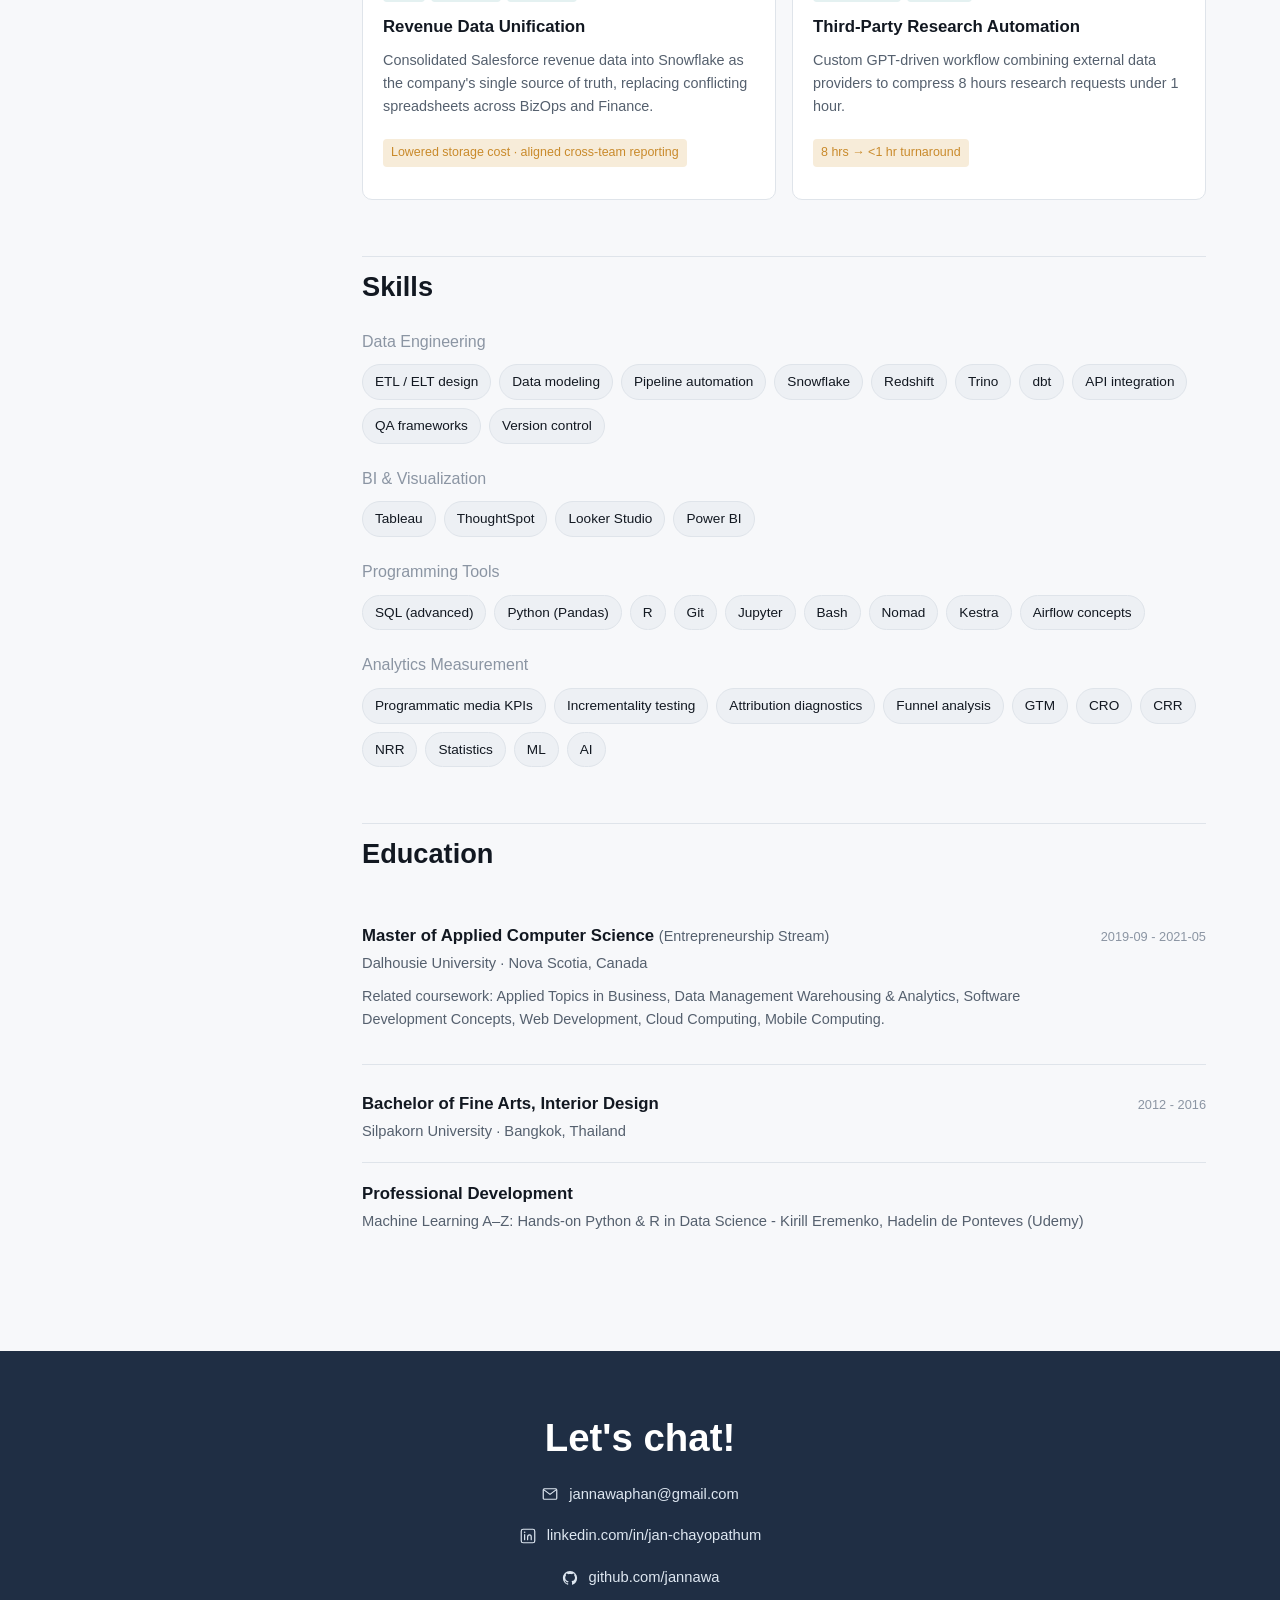
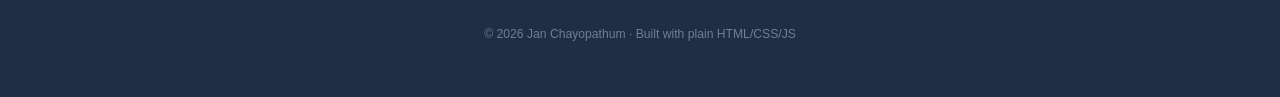
==== commit 172ca403: "Add GTM System Playbook project article Added a new project article for the GTM System Playbook with" ====
--- a/index.html
+++ b/index.html
@@ -206,6 +206,17 @@
 
         <article class="project">
           <div class="project__tags">
+            <span class="tag mono">GTM</span><span class="tag mono">Revenue Engine</span>
+          </div>
+          <h3 class="project__title">GTM System Playbook</h3>
+          <p class="project__desc">
+            This system connects Marketing and Sales together. Instrumented at every handoff from ad spend to renewal. The goal is to create revenue engine at scale.
+          </p>
+          <a href="gtm-systems-playbook.html" class="project__link">View Playbook ↗</a>
+        </article>
+
+        <article class="project">
+          <div class="project__tags">
             <span class="tag mono">Tableau</span><span class="tag mono">Snowflake</span><span class="tag mono">Data Modelling</span>
           </div>
           <h3 class="project__title">GTM, CRR &amp; NRR Dashboard</h3>
